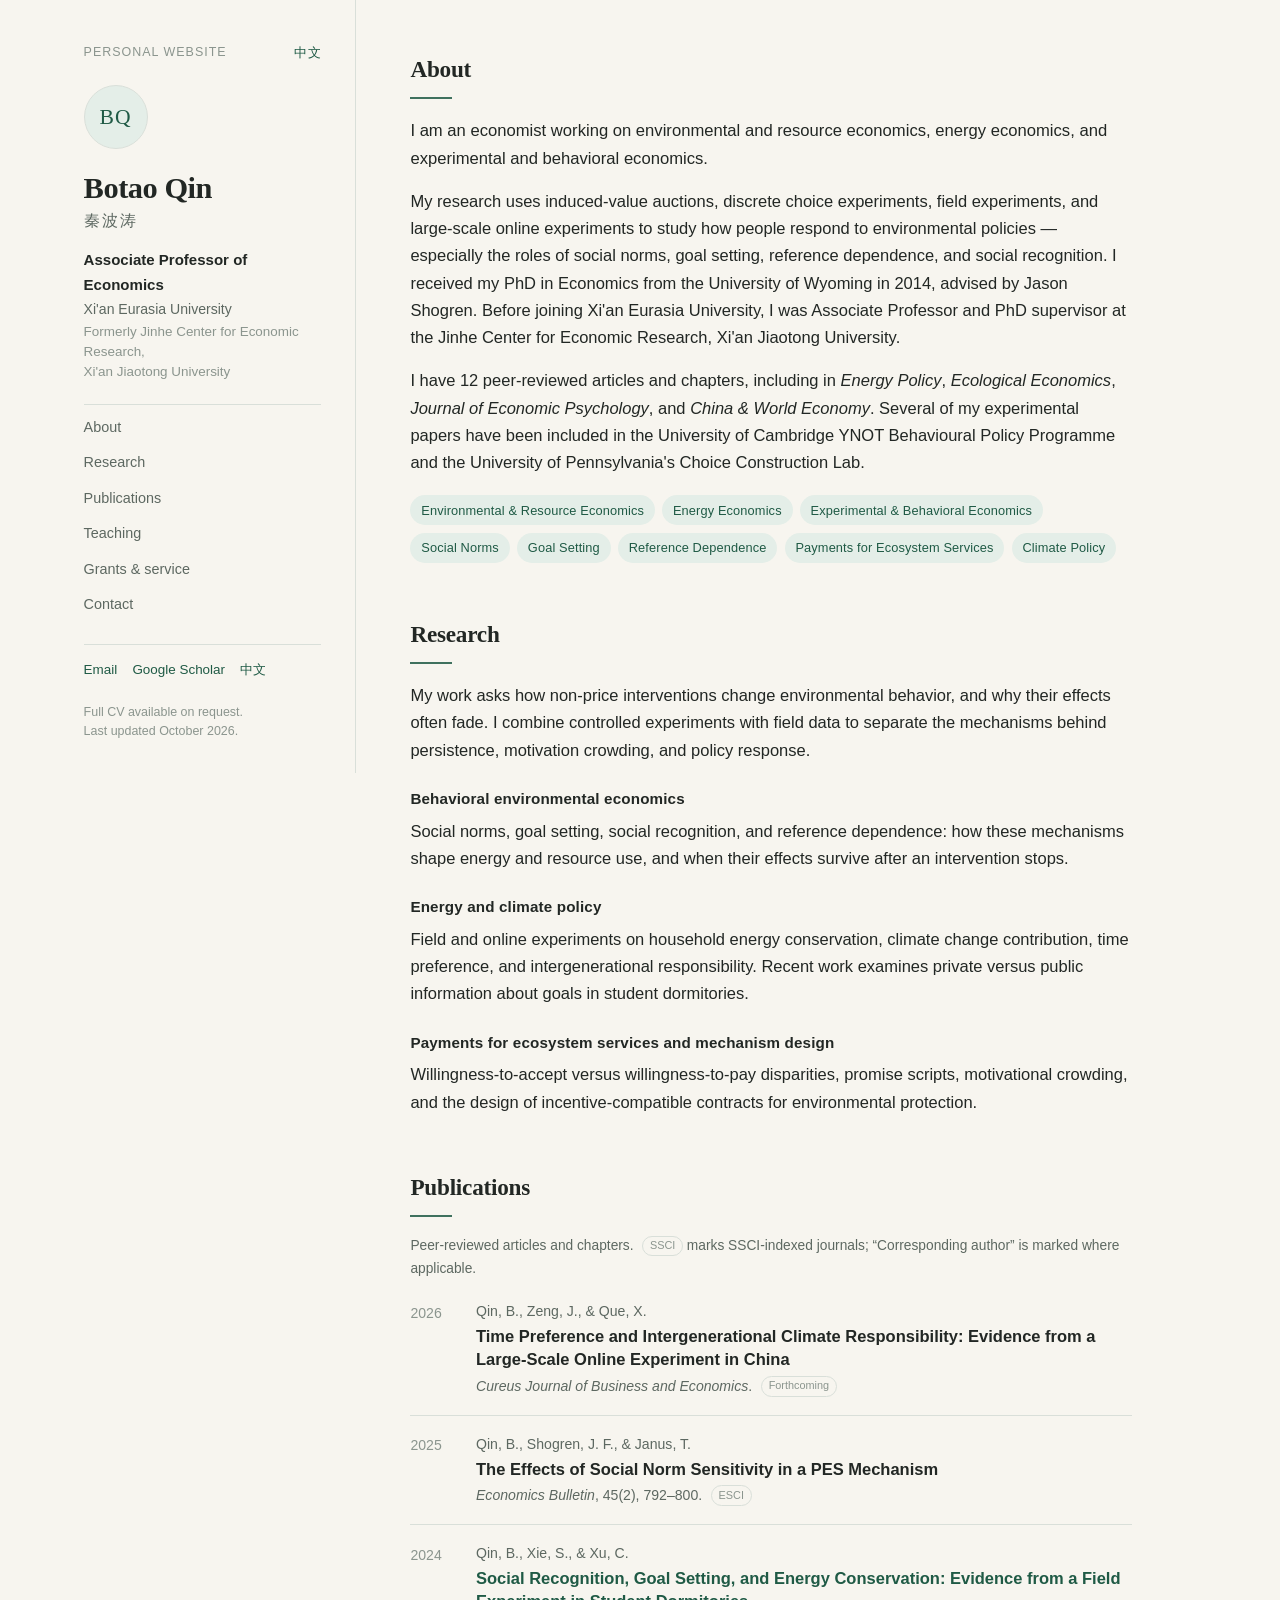
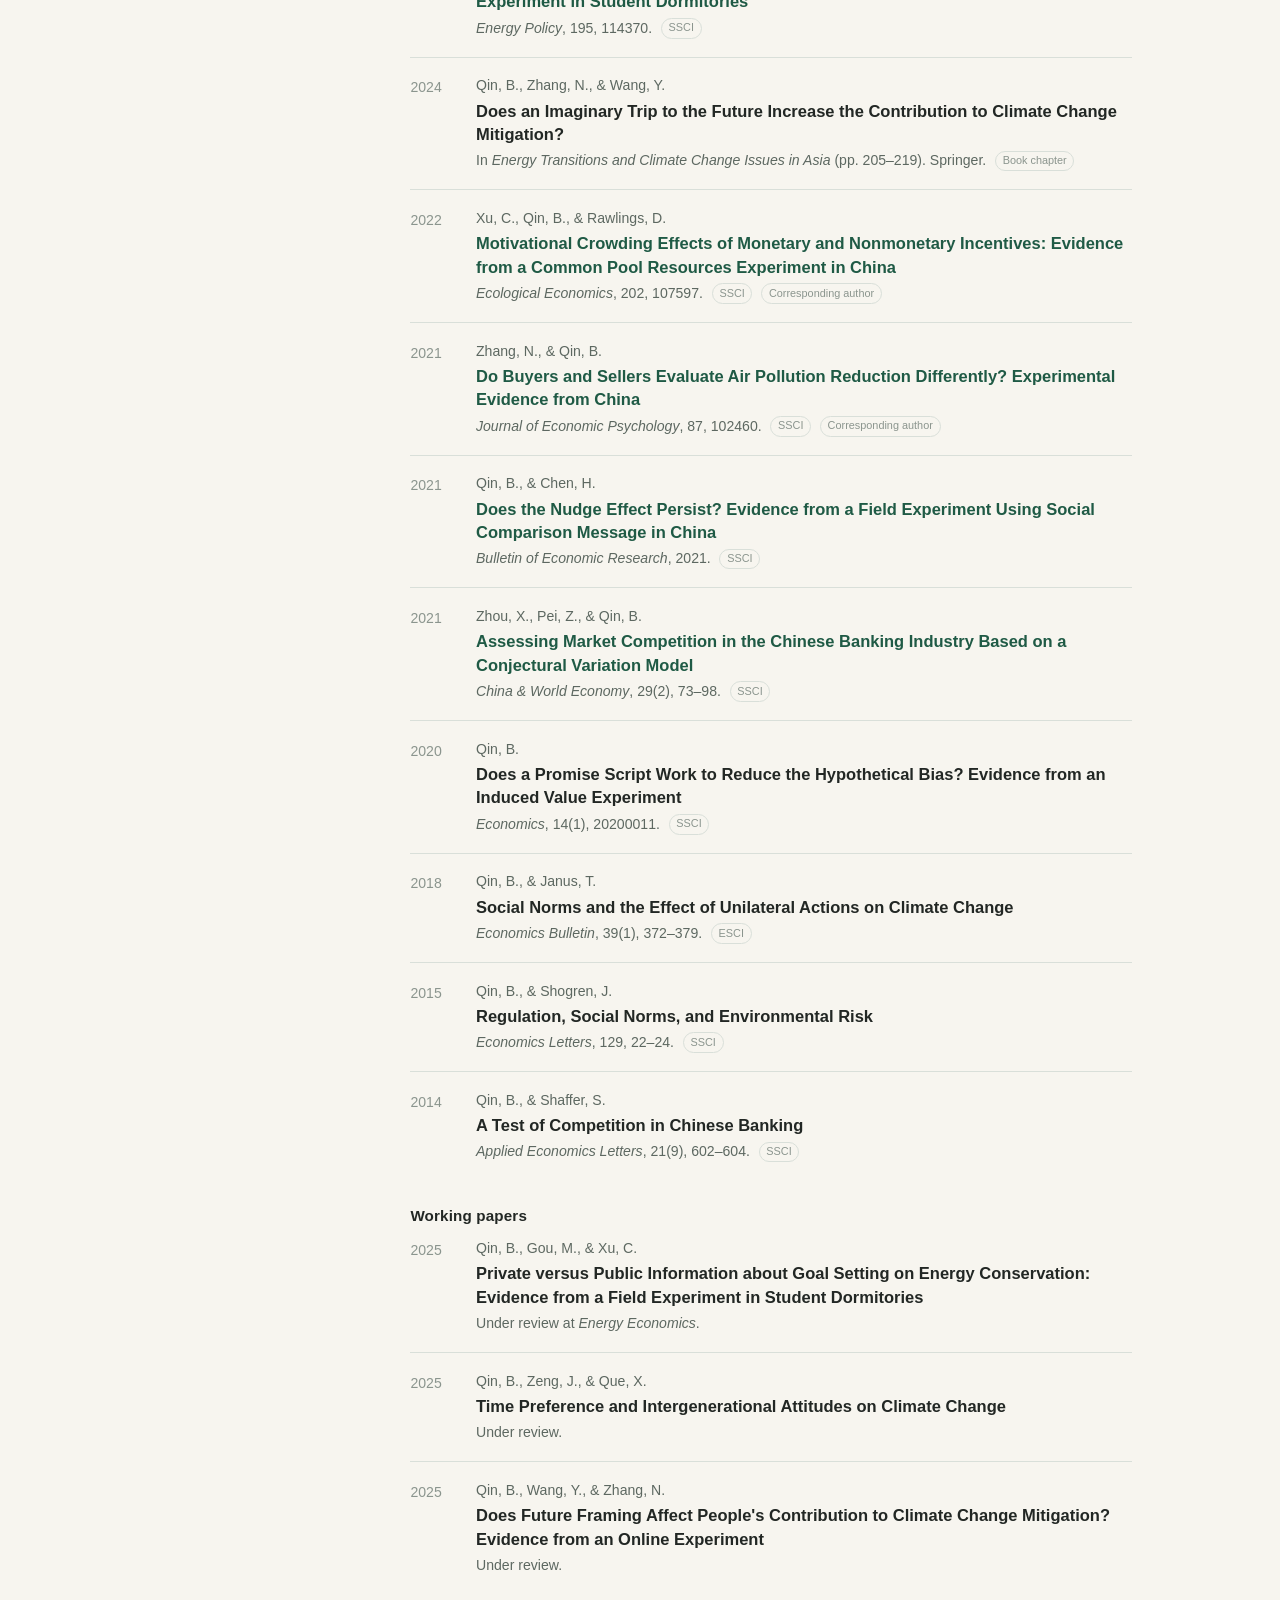
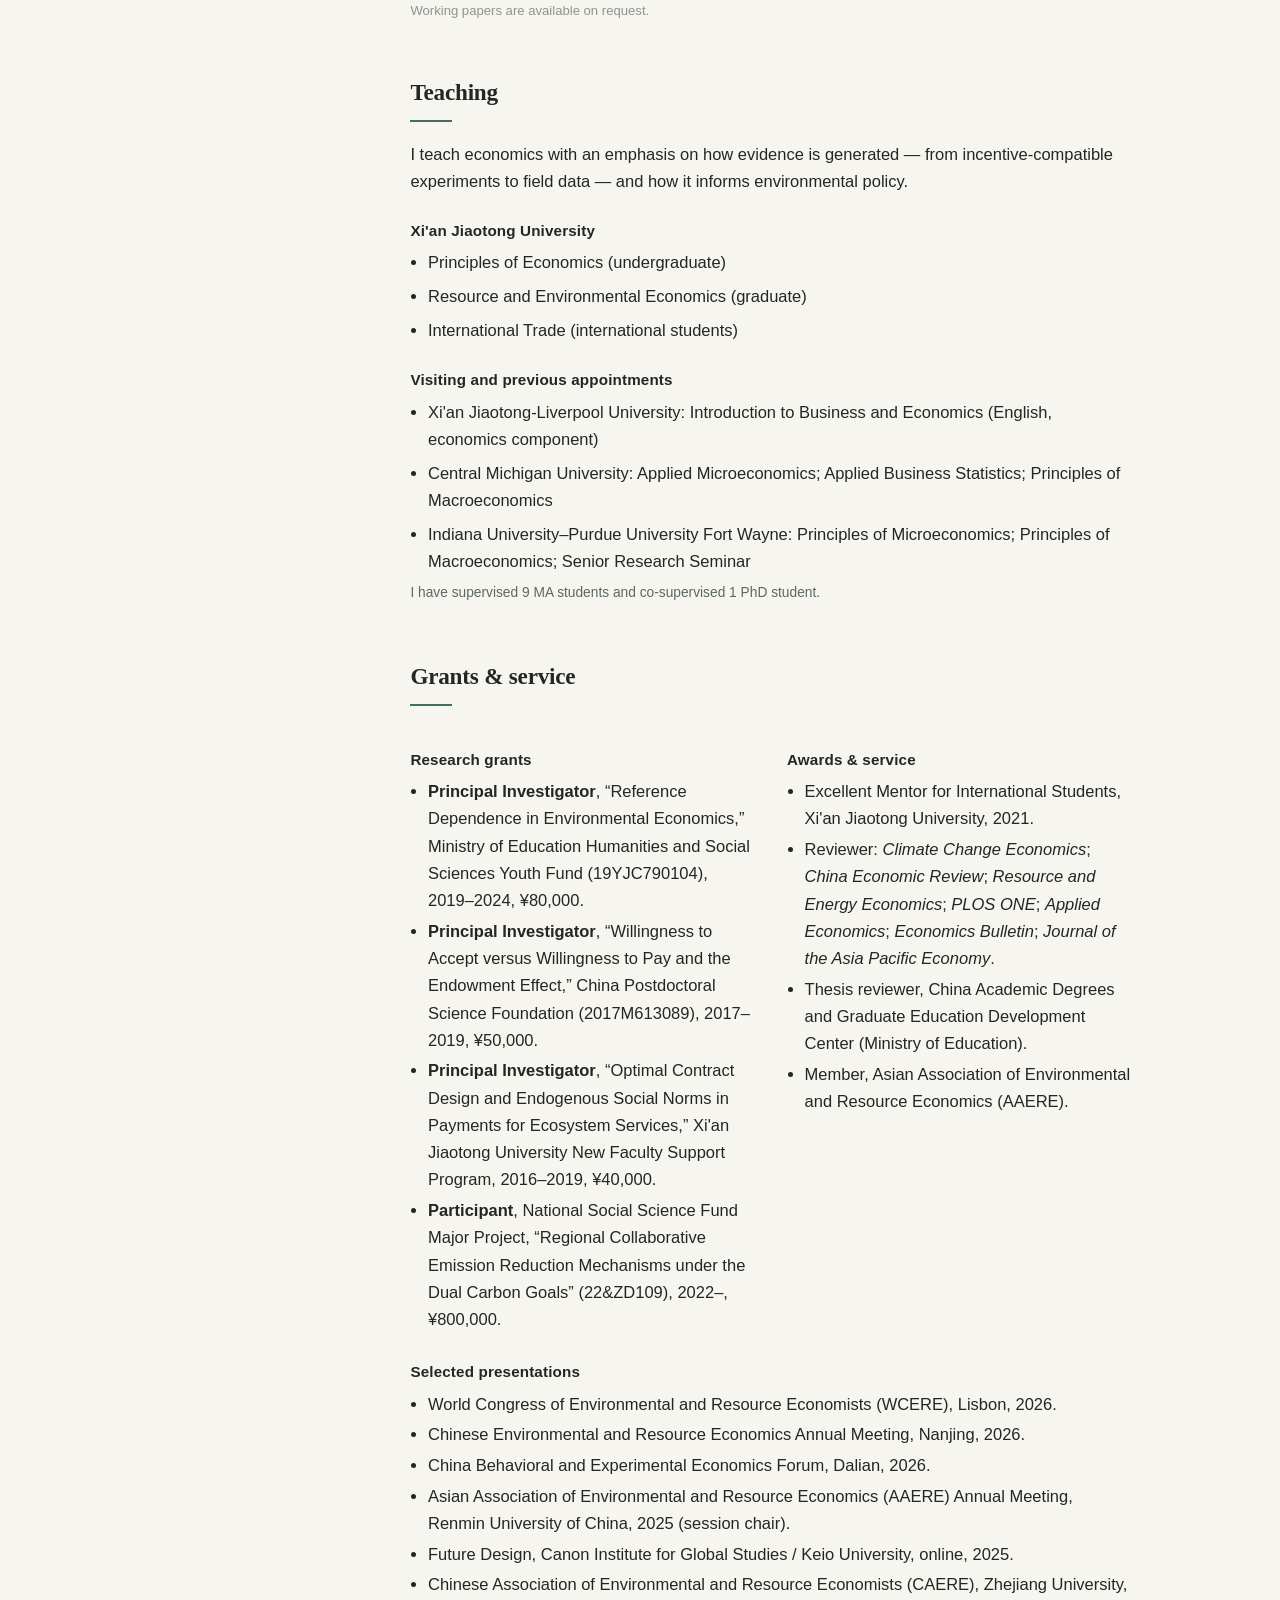
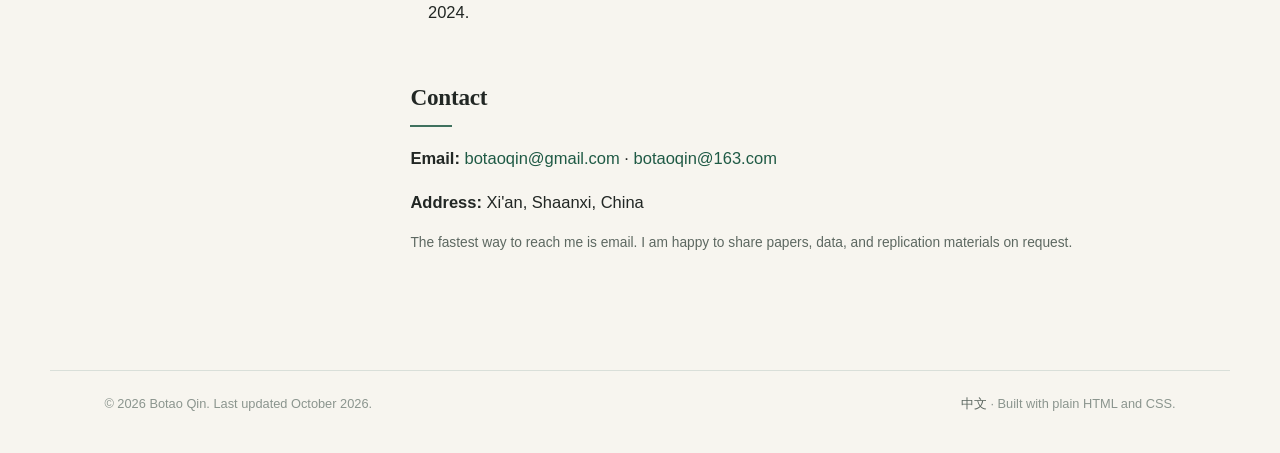
==== index.html @ 098eff1e "Add bilingual academic homepage" ====
<!doctype html>
<html lang="en">
<head>
  <meta charset="utf-8">
  <meta name="viewport" content="width=device-width, initial-scale=1">
  <title>Botao Qin | Environmental and Energy Economics</title>
  <meta name="description" content="Botao Qin is an economist at Xi'an Eurasia University working on environmental and resource economics, energy economics, and experimental and behavioral economics.">
  <meta name="theme-color" content="#1f5a45">
  <meta property="og:title" content="Botao Qin | Environmental and Energy Economics">
  <meta property="og:description" content="Environmental and resource economics, energy economics, and experimental and behavioral economics.">
  <meta property="og:type" content="website">
  <link rel="icon" href="favicon.svg" type="image/svg+xml">
  <link rel="stylesheet" href="styles.css">
</head>
<body>
  <a class="skip-link" href="#main">Skip to content</a>

  <div class="page">
    <aside class="sidebar">
      <div class="topline">
        <span>Personal website</span>
        <a href="zh.html" lang="zh-CN">中文</a>
      </div>

      <div class="monogram" aria-hidden="true">BQ</div>

      <div>
        <h1>Botao Qin</h1>
        <p class="cn" lang="zh-CN">秦波涛</p>
        <p class="role">Associate Professor of Economics</p>
        <p class="affil">Xi'an Eurasia University</p>
        <p class="affil muted">Formerly Jinhe Center for Economic Research,<br>Xi'an Jiaotong University</p>
      </div>

      <nav aria-label="Main navigation">
        <a href="#about">About</a>
        <a href="#research">Research</a>
        <a href="#publications">Publications</a>
        <a href="#teaching">Teaching</a>
        <a href="#grants">Grants &amp; service</a>
        <a href="#contact">Contact</a>
      </nav>

      <div class="side-links">
        <a href="mailto:botaoqin@gmail.com">Email</a>
        <a href="https://scholar.google.com/citations?view_op=search_authors&amp;mauthors=Botao+Qin" target="_blank" rel="noopener">Google Scholar</a>
        <a href="zh.html" lang="zh-CN">中文</a>
      </div>

      <p class="side-note">Full CV available on request.<br>Last updated October 2026.</p>
    </aside>

    <main id="main">
      <section id="about">
        <h2>About</h2>
        <p class="lead">I am an economist working on environmental and resource economics, energy economics, and experimental and behavioral economics.</p>
        <p>My research uses induced-value auctions, discrete choice experiments, field experiments, and large-scale online experiments to study how people respond to environmental policies — especially the roles of social norms, goal setting, reference dependence, and social recognition. I received my PhD in Economics from the University of Wyoming in 2014, advised by Jason Shogren. Before joining Xi'an Eurasia University, I was Associate Professor and PhD supervisor at the Jinhe Center for Economic Research, Xi'an Jiaotong University.</p>
        <p>I have 12 peer-reviewed articles and chapters, including in <em>Energy Policy</em>, <em>Ecological Economics</em>, <em>Journal of Economic Psychology</em>, and <em>China &amp; World Economy</em>. Several of my experimental papers have been included in the University of Cambridge YNOT Behavioural Policy Programme and the University of Pennsylvania's Choice Construction Lab.</p>

        <ul class="tags" aria-label="Research interests">
          <li>Environmental &amp; Resource Economics</li>
          <li>Energy Economics</li>
          <li>Experimental &amp; Behavioral Economics</li>
          <li>Social Norms</li>
          <li>Goal Setting</li>
          <li>Reference Dependence</li>
          <li>Payments for Ecosystem Services</li>
          <li>Climate Policy</li>
        </ul>
      </section>

      <section id="research">
        <h2>Research</h2>
        <p>My work asks how non-price interventions change environmental behavior, and why their effects often fade. I combine controlled experiments with field data to separate the mechanisms behind persistence, motivation crowding, and policy response.</p>

        <h3>Behavioral environmental economics</h3>
        <p>Social norms, goal setting, social recognition, and reference dependence: how these mechanisms shape energy and resource use, and when their effects survive after an intervention stops.</p>

        <h3>Energy and climate policy</h3>
        <p>Field and online experiments on household energy conservation, climate change contribution, time preference, and intergenerational responsibility. Recent work examines private versus public information about goals in student dormitories.</p>

        <h3>Payments for ecosystem services and mechanism design</h3>
        <p>Willingness-to-accept versus willingness-to-pay disparities, promise scripts, motivational crowding, and the design of incentive-compatible contracts for environmental protection.</p>
      </section>

      <section id="publications">
        <h2>Publications</h2>
        <p class="small muted">Peer-reviewed articles and chapters. <span class="badge">SSCI</span> marks SSCI-indexed journals; “Corresponding author” is marked where applicable.</p>

        <ol class="pub-list">
          <li class="pub">
            <span class="year">2026</span>
            <div>
              <p class="authors">Qin, B., Zeng, J., &amp; Que, X.</p>
              <p class="title">Time Preference and Intergenerational Climate Responsibility: Evidence from a Large-Scale Online Experiment in China</p>
              <p class="venue"><em>Cureus Journal of Business and Economics</em>. <span class="badge">Forthcoming</span></p>
            </div>
          </li>

          <li class="pub">
            <span class="year">2025</span>
            <div>
              <p class="authors">Qin, B., Shogren, J. F., &amp; Janus, T.</p>
              <p class="title">The Effects of Social Norm Sensitivity in a PES Mechanism</p>
              <p class="venue"><em>Economics Bulletin</em>, 45(2), 792–800. <span class="badge">ESCI</span></p>
            </div>
          </li>

          <li class="pub">
            <span class="year">2024</span>
            <div>
              <p class="authors">Qin, B., Xie, S., &amp; Xu, C.</p>
              <p class="title"><a href="https://doi.org/10.1016/j.enpol.2024.114370" target="_blank" rel="noopener">Social Recognition, Goal Setting, and Energy Conservation: Evidence from a Field Experiment in Student Dormitories</a></p>
              <p class="venue"><em>Energy Policy</em>, 195, 114370. <span class="badge">SSCI</span></p>
            </div>
          </li>

          <li class="pub">
            <span class="year">2024</span>
            <div>
              <p class="authors">Qin, B., Zhang, N., &amp; Wang, Y.</p>
              <p class="title">Does an Imaginary Trip to the Future Increase the Contribution to Climate Change Mitigation?</p>
              <p class="venue">In <em>Energy Transitions and Climate Change Issues in Asia</em> (pp. 205–219). Springer. <span class="badge">Book chapter</span></p>
            </div>
          </li>

          <li class="pub">
            <span class="year">2022</span>
            <div>
              <p class="authors">Xu, C., Qin, B., &amp; Rawlings, D.</p>
              <p class="title"><a href="https://doi.org/10.1016/j.ecolecon.2022.107597" target="_blank" rel="noopener">Motivational Crowding Effects of Monetary and Nonmonetary Incentives: Evidence from a Common Pool Resources Experiment in China</a></p>
              <p class="venue"><em>Ecological Economics</em>, 202, 107597. <span class="badge">SSCI</span> <span class="badge">Corresponding author</span></p>
            </div>
          </li>

          <li class="pub">
            <span class="year">2021</span>
            <div>
              <p class="authors">Zhang, N., &amp; Qin, B.</p>
              <p class="title"><a href="https://doi.org/10.1016/j.joep.2021.102460" target="_blank" rel="noopener">Do Buyers and Sellers Evaluate Air Pollution Reduction Differently? Experimental Evidence from China</a></p>
              <p class="venue"><em>Journal of Economic Psychology</em>, 87, 102460. <span class="badge">SSCI</span> <span class="badge">Corresponding author</span></p>
            </div>
          </li>

          <li class="pub">
            <span class="year">2021</span>
            <div>
              <p class="authors">Qin, B., &amp; Chen, H.</p>
              <p class="title"><a href="https://doi.org/10.1111/boer.12313" target="_blank" rel="noopener">Does the Nudge Effect Persist? Evidence from a Field Experiment Using Social Comparison Message in China</a></p>
              <p class="venue"><em>Bulletin of Economic Research</em>, 2021. <span class="badge">SSCI</span></p>
            </div>
          </li>

          <li class="pub">
            <span class="year">2021</span>
            <div>
              <p class="authors">Zhou, X., Pei, Z., &amp; Qin, B.</p>
              <p class="title"><a href="https://doi.org/10.1111/cwe.12371" target="_blank" rel="noopener">Assessing Market Competition in the Chinese Banking Industry Based on a Conjectural Variation Model</a></p>
              <p class="venue"><em>China &amp; World Economy</em>, 29(2), 73–98. <span class="badge">SSCI</span></p>
            </div>
          </li>

          <li class="pub">
            <span class="year">2020</span>
            <div>
              <p class="authors">Qin, B.</p>
              <p class="title">Does a Promise Script Work to Reduce the Hypothetical Bias? Evidence from an Induced Value Experiment</p>
              <p class="venue"><em>Economics</em>, 14(1), 20200011. <span class="badge">SSCI</span></p>
            </div>
          </li>

          <li class="pub">
            <span class="year">2018</span>
            <div>
              <p class="authors">Qin, B., &amp; Janus, T.</p>
              <p class="title">Social Norms and the Effect of Unilateral Actions on Climate Change</p>
              <p class="venue"><em>Economics Bulletin</em>, 39(1), 372–379. <span class="badge">ESCI</span></p>
            </div>
          </li>

          <li class="pub">
            <span class="year">2015</span>
            <div>
              <p class="authors">Qin, B., &amp; Shogren, J.</p>
              <p class="title">Regulation, Social Norms, and Environmental Risk</p>
              <p class="venue"><em>Economics Letters</em>, 129, 22–24. <span class="badge">SSCI</span></p>
            </div>
          </li>

          <li class="pub">
            <span class="year">2014</span>
            <div>
              <p class="authors">Qin, B., &amp; Shaffer, S.</p>
              <p class="title">A Test of Competition in Chinese Banking</p>
              <p class="venue"><em>Applied Economics Letters</em>, 21(9), 602–604. <span class="badge">SSCI</span></p>
            </div>
          </li>
        </ol>

        <h3>Working papers</h3>
        <ol class="pub-list">
          <li class="pub">
            <span class="year">2025</span>
            <div>
              <p class="authors">Qin, B., Gou, M., &amp; Xu, C.</p>
              <p class="title">Private versus Public Information about Goal Setting on Energy Conservation: Evidence from a Field Experiment in Student Dormitories</p>
              <p class="venue">Under review at <em>Energy Economics</em>.</p>
            </div>
          </li>
          <li class="pub">
            <span class="year">2025</span>
            <div>
              <p class="authors">Qin, B., Zeng, J., &amp; Que, X.</p>
              <p class="title">Time Preference and Intergenerational Attitudes on Climate Change</p>
              <p class="venue">Under review.</p>
            </div>
          </li>
          <li class="pub">
            <span class="year">2025</span>
            <div>
              <p class="authors">Qin, B., Wang, Y., &amp; Zhang, N.</p>
              <p class="title">Does Future Framing Affect People's Contribution to Climate Change Mitigation? Evidence from an Online Experiment</p>
              <p class="venue">Under review.</p>
            </div>
          </li>
        </ol>
        <p class="note">Working papers are available on request.</p>
      </section>

      <section id="teaching">
        <h2>Teaching</h2>
        <p>I teach economics with an emphasis on how evidence is generated — from incentive-compatible experiments to field data — and how it informs environmental policy.</p>

        <h3>Xi'an Jiaotong University</h3>
        <ul class="list">
          <li>Principles of Economics (undergraduate)</li>
          <li>Resource and Environmental Economics (graduate)</li>
          <li>International Trade (international students)</li>
        </ul>

        <h3>Visiting and previous appointments</h3>
        <ul class="list">
          <li>Xi'an Jiaotong-Liverpool University: Introduction to Business and Economics (English, economics component)</li>
          <li>Central Michigan University: Applied Microeconomics; Applied Business Statistics; Principles of Macroeconomics</li>
          <li>Indiana University–Purdue University Fort Wayne: Principles of Microeconomics; Principles of Macroeconomics; Senior Research Seminar</li>
        </ul>

        <p class="small muted">I have supervised 9 MA students and co-supervised 1 PhD student.</p>
      </section>

      <section id="grants">
        <h2>Grants &amp; service</h2>

        <div class="two-col">
          <div>
            <h3>Research grants</h3>
            <ul class="list tight">
              <li><strong>Principal Investigator</strong>, “Reference Dependence in Environmental Economics,” Ministry of Education Humanities and Social Sciences Youth Fund (19YJC790104), 2019–2024, ¥80,000.</li>
              <li><strong>Principal Investigator</strong>, “Willingness to Accept versus Willingness to Pay and the Endowment Effect,” China Postdoctoral Science Foundation (2017M613089), 2017–2019, ¥50,000.</li>
              <li><strong>Principal Investigator</strong>, “Optimal Contract Design and Endogenous Social Norms in Payments for Ecosystem Services,” Xi'an Jiaotong University New Faculty Support Program, 2016–2019, ¥40,000.</li>
              <li><strong>Participant</strong>, National Social Science Fund Major Project, “Regional Collaborative Emission Reduction Mechanisms under the Dual Carbon Goals” (22&amp;ZD109), 2022–, ¥800,000.</li>
            </ul>
          </div>

          <div>
            <h3>Awards &amp; service</h3>
            <ul class="list tight">
              <li>Excellent Mentor for International Students, Xi'an Jiaotong University, 2021.</li>
              <li>Reviewer: <em>Climate Change Economics</em>; <em>China Economic Review</em>; <em>Resource and Energy Economics</em>; <em>PLOS ONE</em>; <em>Applied Economics</em>; <em>Economics Bulletin</em>; <em>Journal of the Asia Pacific Economy</em>.</li>
              <li>Thesis reviewer, China Academic Degrees and Graduate Education Development Center (Ministry of Education).</li>
              <li>Member, Asian Association of Environmental and Resource Economics (AAERE).</li>
            </ul>
          </div>
        </div>

        <h3>Selected presentations</h3>
        <ul class="list tight">
          <li>World Congress of Environmental and Resource Economists (WCERE), Lisbon, 2026.</li>
          <li>Chinese Environmental and Resource Economics Annual Meeting, Nanjing, 2026.</li>
          <li>China Behavioral and Experimental Economics Forum, Dalian, 2026.</li>
          <li>Asian Association of Environmental and Resource Economics (AAERE) Annual Meeting, Renmin University of China, 2025 (session chair).</li>
          <li>Future Design, Canon Institute for Global Studies / Keio University, online, 2025.</li>
          <li>Chinese Association of Environmental and Resource Economists (CAERE), Zhejiang University, 2024.</li>
        </ul>
      </section>

      <section id="contact">
        <h2>Contact</h2>
        <p><strong>Email:</strong> <a href="mailto:botaoqin@gmail.com">botaoqin@gmail.com</a> · <a href="mailto:botaoqin@163.com">botaoqin@163.com</a></p>
        <p><strong>Address:</strong> Xi'an, Shaanxi, China</p>
        <p class="small muted">The fastest way to reach me is email. I am happy to share papers, data, and replication materials on request.</p>
      </section>
    </main>
  </div>

  <footer>
    <span>© 2026 Botao Qin. Last updated October 2026.</span>
    <span class="no-print"><a href="zh.html" lang="zh-CN">中文</a> · Built with plain HTML and CSS.</span>
  </footer>
</body>
</html>
---- styles.css ----
/* Botao Qin — personal academic website
   Plain HTML/CSS. No external fonts, no JavaScript, no trackers. */

:root {
  --bg: #f7f5ef;
  --surface: #fffdf8;
  --ink: #222724;
  --muted: #5d6861;
  --faint: #8b958e;
  --accent: #1f5a45;
  --accent-2: #2f7a5e;
  --accent-soft: #e4eee8;
  --line: #d9dfd9;
  --serif: "Iowan Old Style", "Palatino Linotype", Palatino, "Book Antiqua", Georgia, "Songti SC", "Noto Serif CJK SC", serif;
  --sans: -apple-system, BlinkMacSystemFont, "Segoe UI", Roboto, "Helvetica Neue", Arial, "PingFang SC", "Hiragino Sans GB", "Microsoft YaHei", sans-serif;
  --max: 1180px;
  --side: 306px;
}

@media (prefers-color-scheme: dark) {
  :root {
    --bg: #141816;
    --surface: #1b211e;
    --ink: #e9ede9;
    --muted: #b3bdb6;
    --faint: #8a958d;
    --accent: #8fc9ae;
    --accent-2: #a8d8c1;
    --accent-soft: #23342c;
    --line: #2e3a33;
  }
}

* { box-sizing: border-box; }

html { scroll-behavior: smooth; }

body {
  margin: 0;
  background: var(--bg);
  color: var(--ink);
  font-family: var(--sans);
  font-size: 16.5px;
  line-height: 1.65;
  -webkit-font-smoothing: antialiased;
  text-rendering: optimizeLegibility;
  overflow-wrap: break-word;
}

a {
  color: var(--accent);
  text-decoration: none;
  text-underline-offset: 3px;
}

a:hover { text-decoration: underline; }

a:focus-visible {
  outline: 2px solid var(--accent);
  outline-offset: 3px;
  border-radius: 2px;
}

.skip-link {
  position: absolute;
  left: -999px;
  top: 0;
  background: var(--accent);
  color: var(--surface);
  padding: .6rem .9rem;
  z-index: 10;
}

.skip-link:focus { left: .75rem; top: .75rem; }

.page {
  max-width: var(--max);
  margin: 0 auto;
  display: grid;
  grid-template-columns: var(--side) minmax(0, 1fr);
}

/* ---------- sidebar ---------- */

.sidebar {
  position: sticky;
  top: 0;
  align-self: start;
  max-height: 100vh;
  overflow-y: auto;
  padding: 2.6rem 2.1rem 2rem;
  border-right: 1px solid var(--line);
  display: flex;
  flex-direction: column;
  gap: 1.35rem;
}

.topline {
  display: flex;
  justify-content: space-between;
  align-items: center;
  font-size: .78rem;
  letter-spacing: .08em;
  text-transform: uppercase;
  color: var(--faint);
}

.topline a {
  color: var(--accent);
  letter-spacing: .04em;
  text-transform: none;
  font-size: .84rem;
}

.monogram {
  width: 64px;
  height: 64px;
  border-radius: 50%;
  display: grid;
  place-items: center;
  background: var(--accent-soft);
  color: var(--accent);
  border: 1px solid var(--line);
  font-family: var(--serif);
  font-size: 1.35rem;
  letter-spacing: .05em;
  user-select: none;
}

h1 {
  font-family: var(--serif);
  font-size: 1.9rem;
  line-height: 1.12;
  letter-spacing: -.015em;
  margin: 0;
}

.cn {
  margin: .15rem 0 0;
  color: var(--muted);
  font-size: 1.02rem;
  letter-spacing: .14em;
}

.role {
  margin: .85rem 0 0;
  font-weight: 600;
  font-size: .94rem;
}

.affil {
  margin: .1rem 0 0;
  color: var(--muted);
  font-size: .88rem;
  line-height: 1.5;
}

.affil.muted { color: var(--faint); font-size: .84rem; }

nav {
  display: flex;
  flex-direction: column;
  gap: .1rem;
  padding-top: .35rem;
  border-top: 1px solid var(--line);
}

nav a {
  color: var(--muted);
  font-size: .9rem;
  padding: .32rem 0;
}

nav a:hover { color: var(--accent); text-decoration: none; }

.side-links {
  margin-top: auto;
  display: flex;
  flex-wrap: wrap;
  gap: .45rem .95rem;
  font-size: .84rem;
  padding-top: .9rem;
  border-top: 1px solid var(--line);
}

.side-note {
  margin: 0;
  color: var(--faint);
  font-size: .78rem;
  line-height: 1.5;
}

/* ---------- main ---------- */

main {
  padding: 3.1rem 3.4rem 4rem;
  max-width: 830px;
  min-width: 0;
}

section {
  margin: 0 0 3.25rem;
  scroll-margin-top: 1.5rem;
}

h2 {
  font-family: var(--serif);
  font-size: 1.45rem;
  letter-spacing: -.01em;
  margin: 0 0 1.15rem;
}

h2::after {
  content: "";
  display: block;
  width: 42px;
  height: 2px;
  background: var(--accent);
  margin-top: .55rem;
  opacity: .85;
}

h3 {
  font-size: .95rem;
  margin: 1.4rem 0 .4rem;
  letter-spacing: .01em;
}

p { margin: 0 0 1rem; }

.lead { font-size: 1.04rem; }

.muted { color: var(--muted); }

.small { font-size: .86rem; }

.tags {
  display: flex;
  flex-wrap: wrap;
  gap: .45rem;
  padding: 0;
  list-style: none;
  margin: 1.2rem 0 0;
}

.tags li {
  background: var(--accent-soft);
  color: var(--accent);
  padding: .28rem .68rem;
  border-radius: 999px;
  font-size: .8rem;
  letter-spacing: .01em;
}

/* ---------- publications ---------- */

.pub-list {
  list-style: none;
  padding: 0;
  margin: 0;
}

.pub {
  display: grid;
  grid-template-columns: 3.1rem minmax(0, 1fr);
  gap: 1rem;
  padding: 1.05rem 0;
  border-top: 1px solid var(--line);
}

.pub:first-child { border-top: 0; padding-top: .2rem; }

.pub .year {
  color: var(--faint);
  font-variant-numeric: tabular-nums;
  font-size: .88rem;
  padding-top: .12rem;
}

.pub .authors {
  margin: 0;
  font-size: .88rem;
  color: var(--muted);
}

.pub .title {
  margin: .12rem 0 .18rem;
  font-weight: 600;
  line-height: 1.42;
}

.pub .venue {
  margin: 0;
  font-size: .88rem;
  color: var(--muted);
}

.badge {
  display: inline-block;
  margin-left: .3rem;
  padding: .02rem .42rem;
  border: 1px solid var(--line);
  border-radius: 999px;
  font-size: .68rem;
  color: var(--faint);
  vertical-align: .12em;
  white-space: nowrap;
}

.note {
  font-size: .82rem;
  color: var(--faint);
  margin-top: .35rem;
}

/* ---------- lists / CV blocks ---------- */

.two-col {
  display: grid;
  grid-template-columns: 1fr 1fr;
  gap: 2rem;
}

.list {
  padding-left: 1.1rem;
  margin: 0;
}

.list li { margin: .42rem 0; }

.list.tight li { margin: .22rem 0; }

.kv { margin: 0; }

.kv dt {
  font-weight: 600;
  font-size: .9rem;
  margin-top: .75rem;
}

.kv dd {
  margin: .1rem 0 0;
  color: var(--muted);
  font-size: .9rem;
}

/* ---------- footer ---------- */

footer {
  max-width: var(--max);
  margin: 0 auto;
  padding: 1.35rem 3.4rem 2.4rem;
  border-top: 1px solid var(--line);
  color: var(--faint);
  font-size: .8rem;
  display: flex;
  justify-content: space-between;
  gap: 1rem;
  flex-wrap: wrap;
}

footer a { color: var(--muted); }

/* ---------- responsive ---------- */

@media (max-width: 900px) {
  .page { grid-template-columns: minmax(0, 1fr); }

  .sidebar {
    position: static;
    max-height: none;
    overflow: visible;
    border-right: 0;
    border-bottom: 1px solid var(--line);
    padding: 2rem 1.5rem 1.5rem;
    gap: 1.05rem;
    min-width: 0;
  }

  .monogram { width: 54px; height: 54px; font-size: 1.15rem; }

  h1 { font-size: 1.7rem; }

  nav {
    flex-direction: row;
    flex-wrap: wrap;
    gap: .2rem 1.1rem;
    padding-top: .55rem;
  }

  .side-links { margin-top: .2rem; }

  main { padding: 2.1rem 1.5rem 3rem; }

  footer { padding: 1.2rem 1.5rem 2rem; }

  .two-col { grid-template-columns: 1fr; gap: 1.2rem; }
}

@media (max-width: 520px) {
  body { font-size: 16px; }
  .pub { grid-template-columns: 2.5rem minmax(0, 1fr); gap: .7rem; }
  .topline { font-size: .72rem; }
}

@media (prefers-reduced-motion: reduce) {
  html { scroll-behavior: auto; }
}

/* ---------- print ---------- */

@media print {
  body {
    background: #fff;
    color: #000;
    font-size: 10.8pt;
  }

  .page { display: block; max-width: none; }

  .sidebar {
    position: static;
    max-height: none;
    overflow: visible;
    border: 0;
    padding: 0 0 1rem;
  }

  .topline, nav, .side-links, footer .no-print { display: none; }

  main { padding: 0; max-width: none; }

  a { color: #000; text-decoration: none; }

  section { break-inside: avoid; }

  .tags li { border: 1px solid #999; background: none; color: #000; }
}
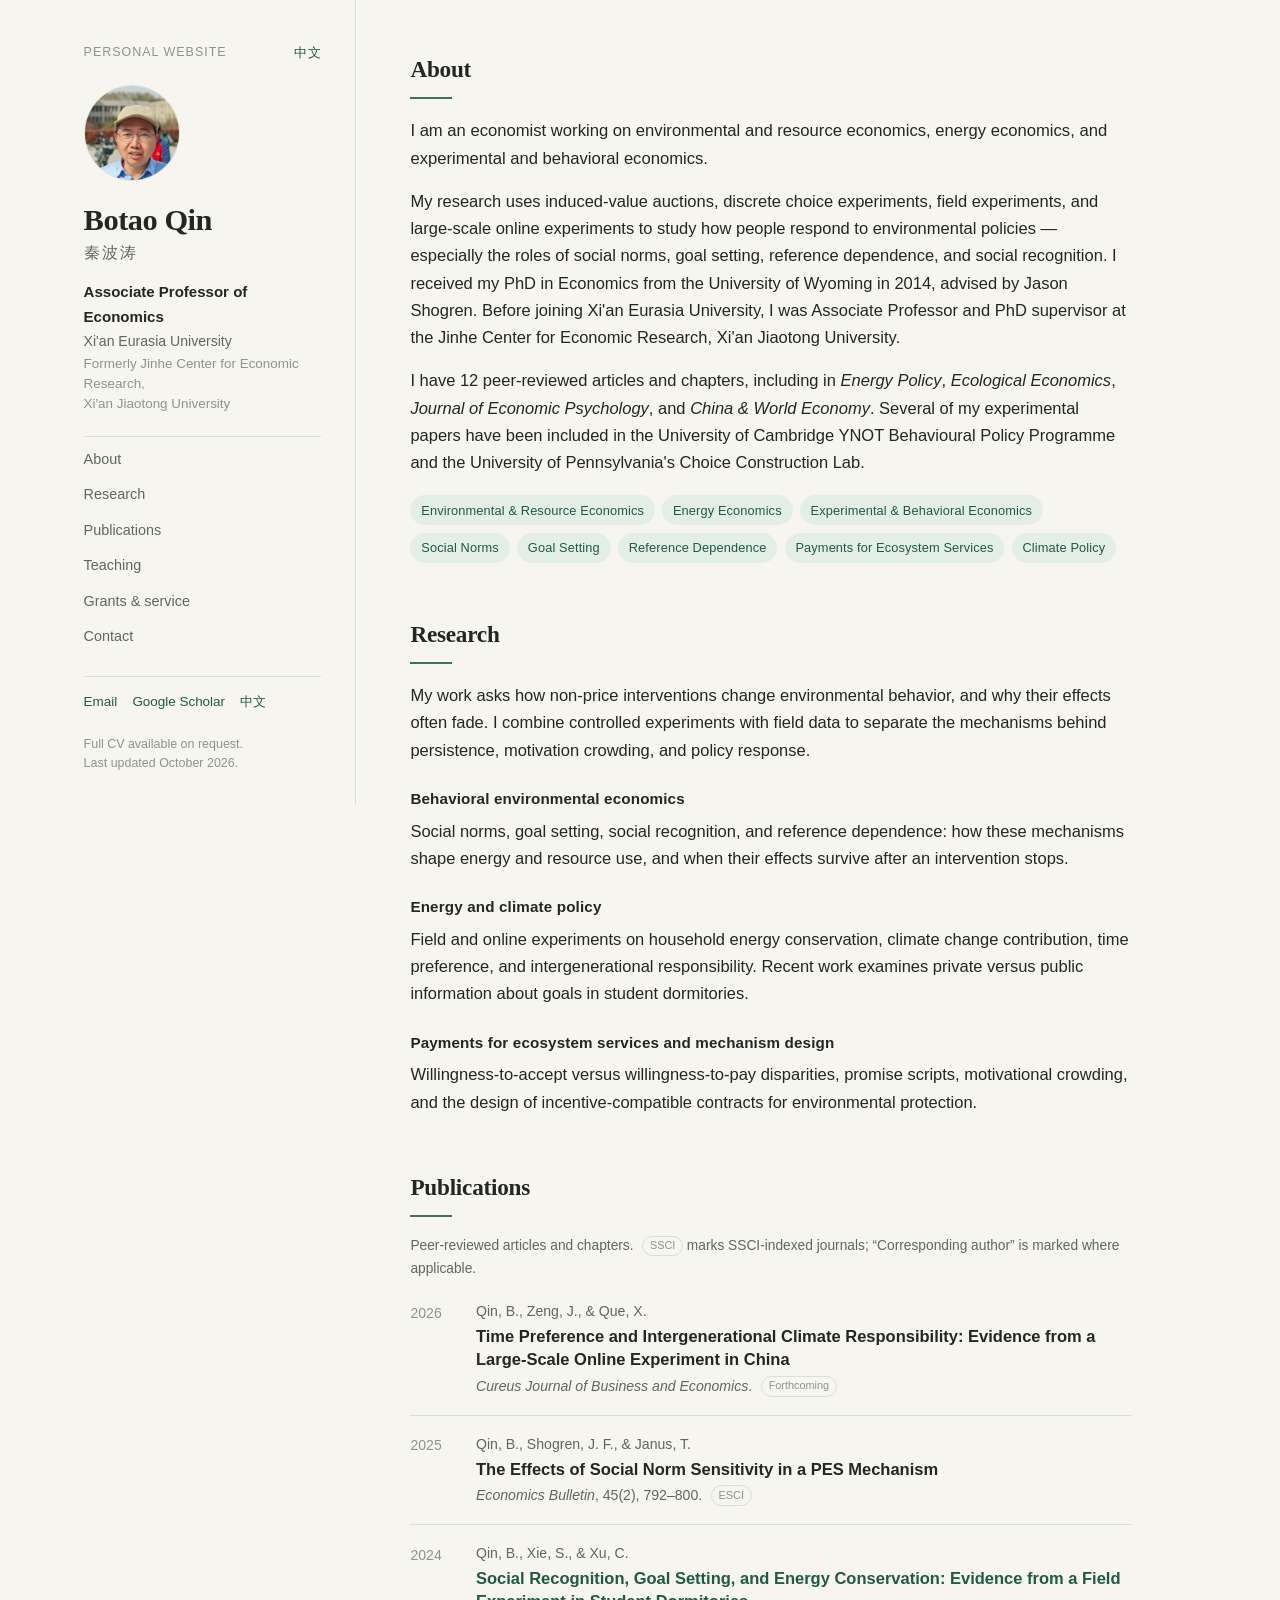
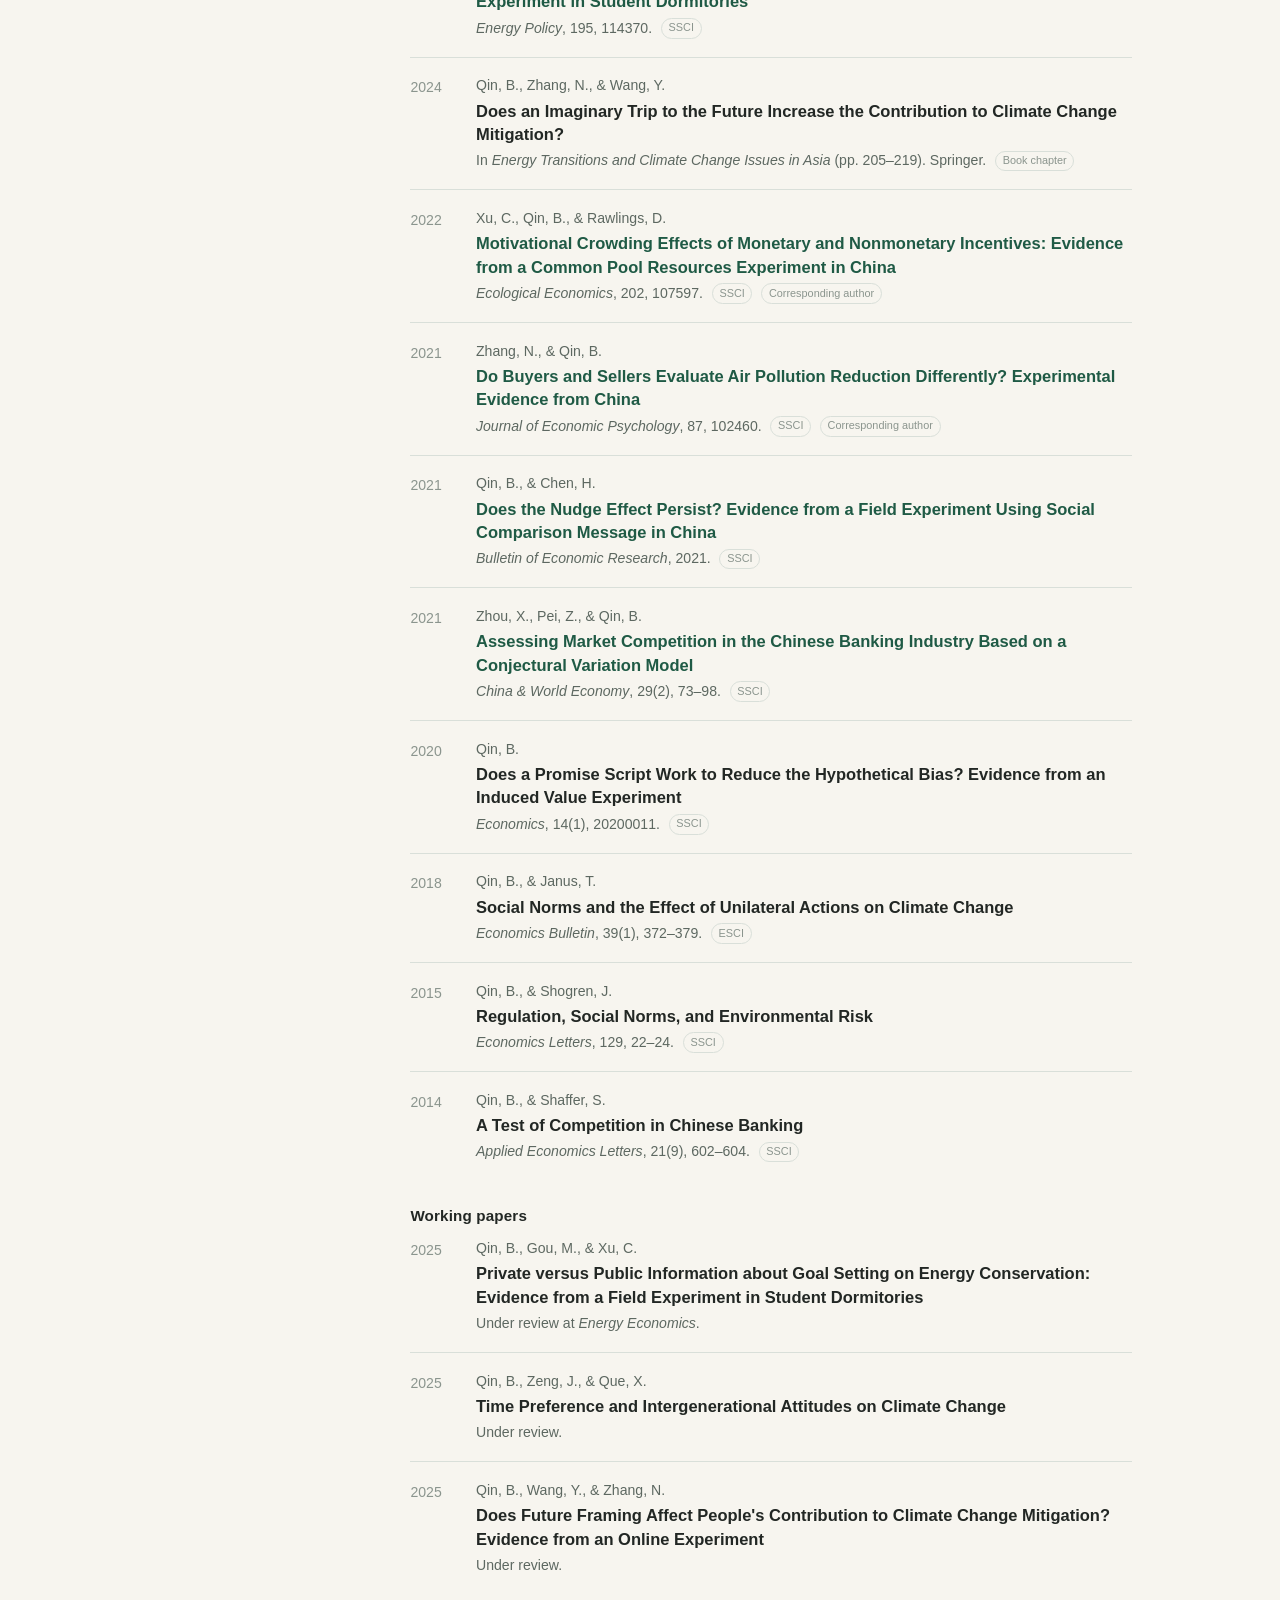
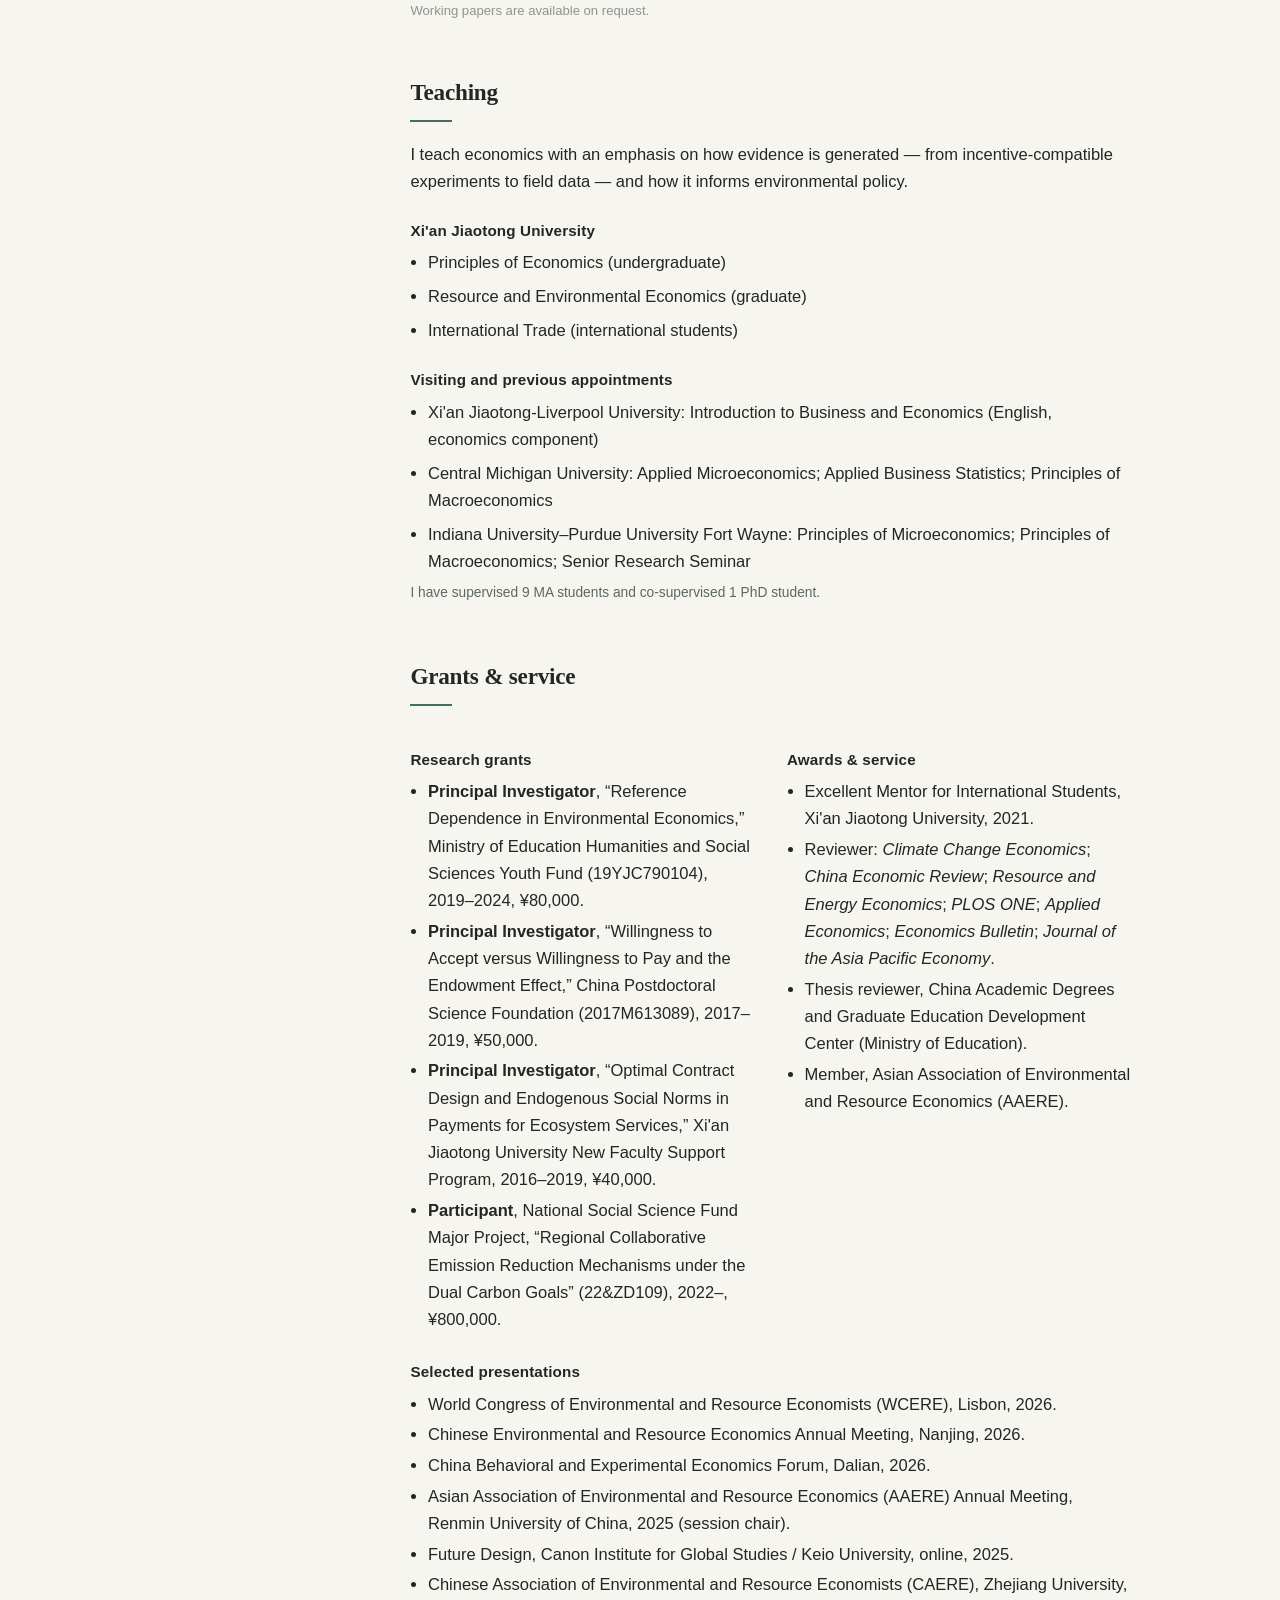
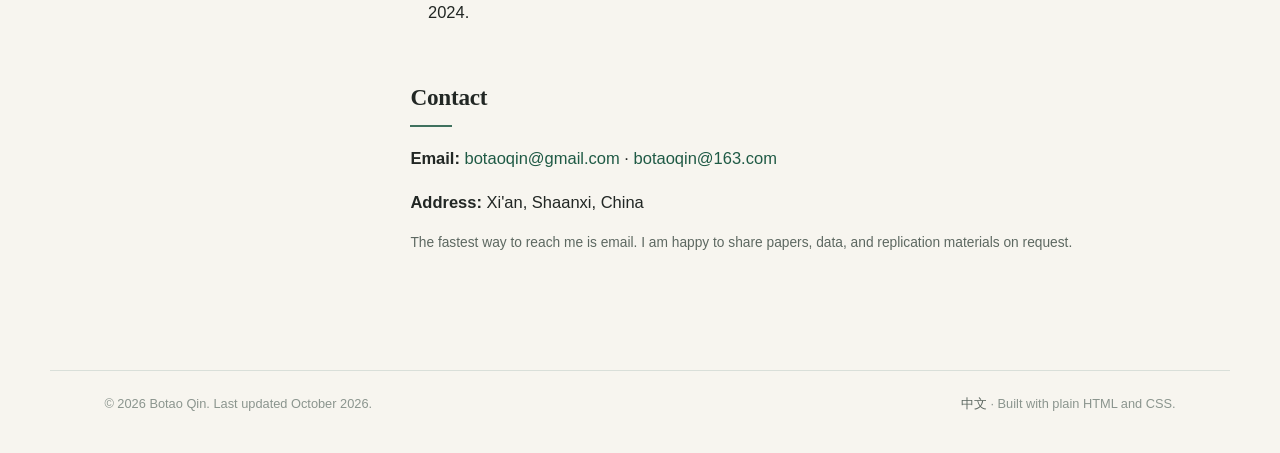
==== commit 2cf8777a: "Add portrait to sidebar" ====
--- a/index.html
+++ b/index.html
@@ -9,6 +9,8 @@
   <meta property="og:title" content="Botao Qin | Environmental and Energy Economics">
   <meta property="og:description" content="Environmental and resource economics, energy economics, and experimental and behavioral economics.">
   <meta property="og:type" content="website">
+  <meta property="og:image" content="https://botaoqin.github.io/assets/photo.jpg">
+  <meta property="og:image:alt" content="Botao Qin">
   <link rel="icon" href="favicon.svg" type="image/svg+xml">
   <link rel="stylesheet" href="styles.css">
 </head>
@@ -22,7 +24,7 @@
         <a href="zh.html" lang="zh-CN">中文</a>
       </div>
 
-      <div class="monogram" aria-hidden="true">BQ</div>
+      <img class="monogram" src="assets/photo.jpg" alt="Botao Qin" width="96" height="96">
 
       <div>
         <h1>Botao Qin</h1>
@@ -43,7 +45,7 @@
 
       <div class="side-links">
         <a href="mailto:botaoqin@gmail.com">Email</a>
-        <a href="https://scholar.google.com/citations?view_op=search_authors&amp;mauthors=Botao+Qin" target="_blank" rel="noopener">Google Scholar</a>
+        <a href="https://scholar.google.com/citations?user=rNIC_VkAAAAJ&amp;hl=en" target="_blank" rel="noopener">Google Scholar</a>
         <a href="zh.html" lang="zh-CN">中文</a>
       </div>
 
--- a/styles.css
+++ b/styles.css
@@ -113,8 +113,8 @@
 }
 
 .monogram {
-  width: 64px;
-  height: 64px;
+  width: 96px;
+  height: 96px;
   border-radius: 50%;
   display: grid;
   place-items: center;
@@ -127,6 +127,12 @@
   user-select: none;
 }
 
+img.monogram {
+  object-fit: cover;
+  object-position: center;
+  background: var(--accent-soft);
+}
+
 h1 {
   font-family: var(--serif);
   font-size: 1.9rem;
@@ -377,7 +383,7 @@
     min-width: 0;
   }
 
-  .monogram { width: 54px; height: 54px; font-size: 1.15rem; }
+  .monogram { width: 72px; height: 72px; font-size: 1.15rem; }
 
   h1 { font-size: 1.7rem; }
 
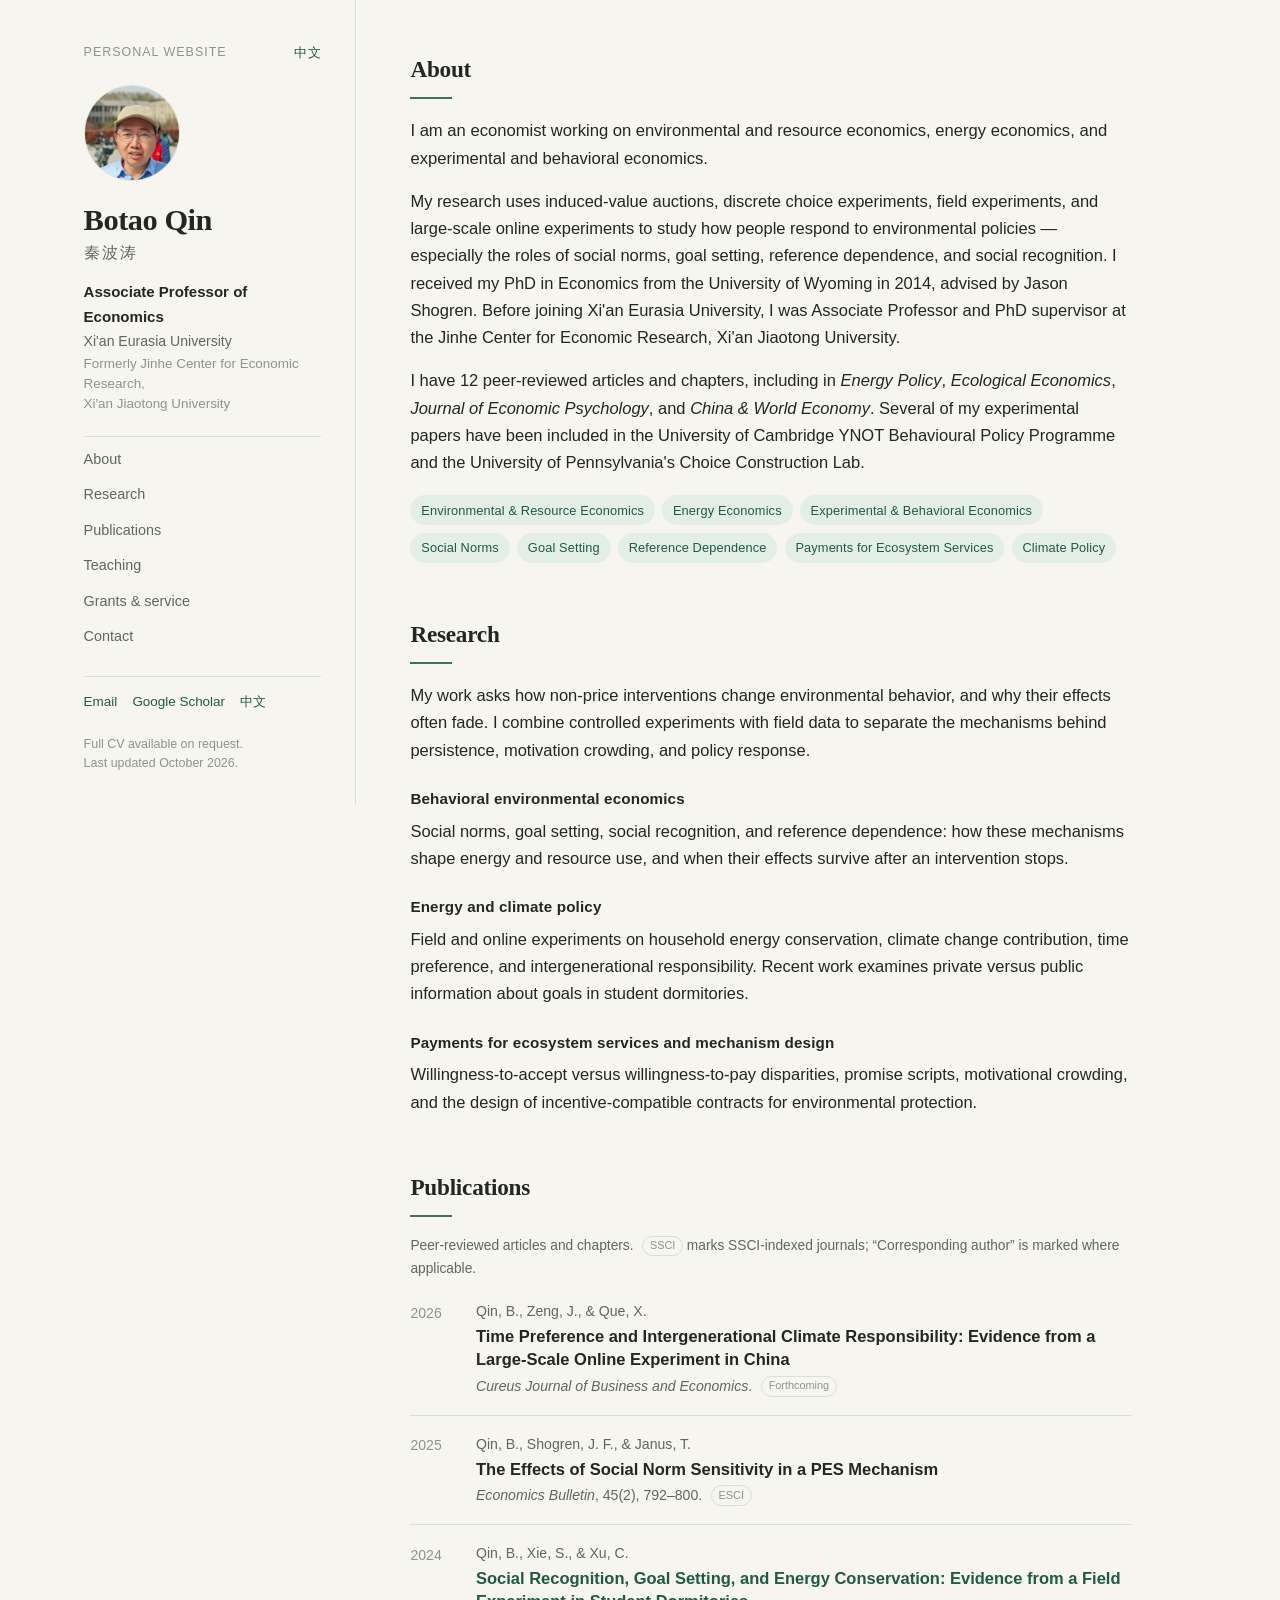
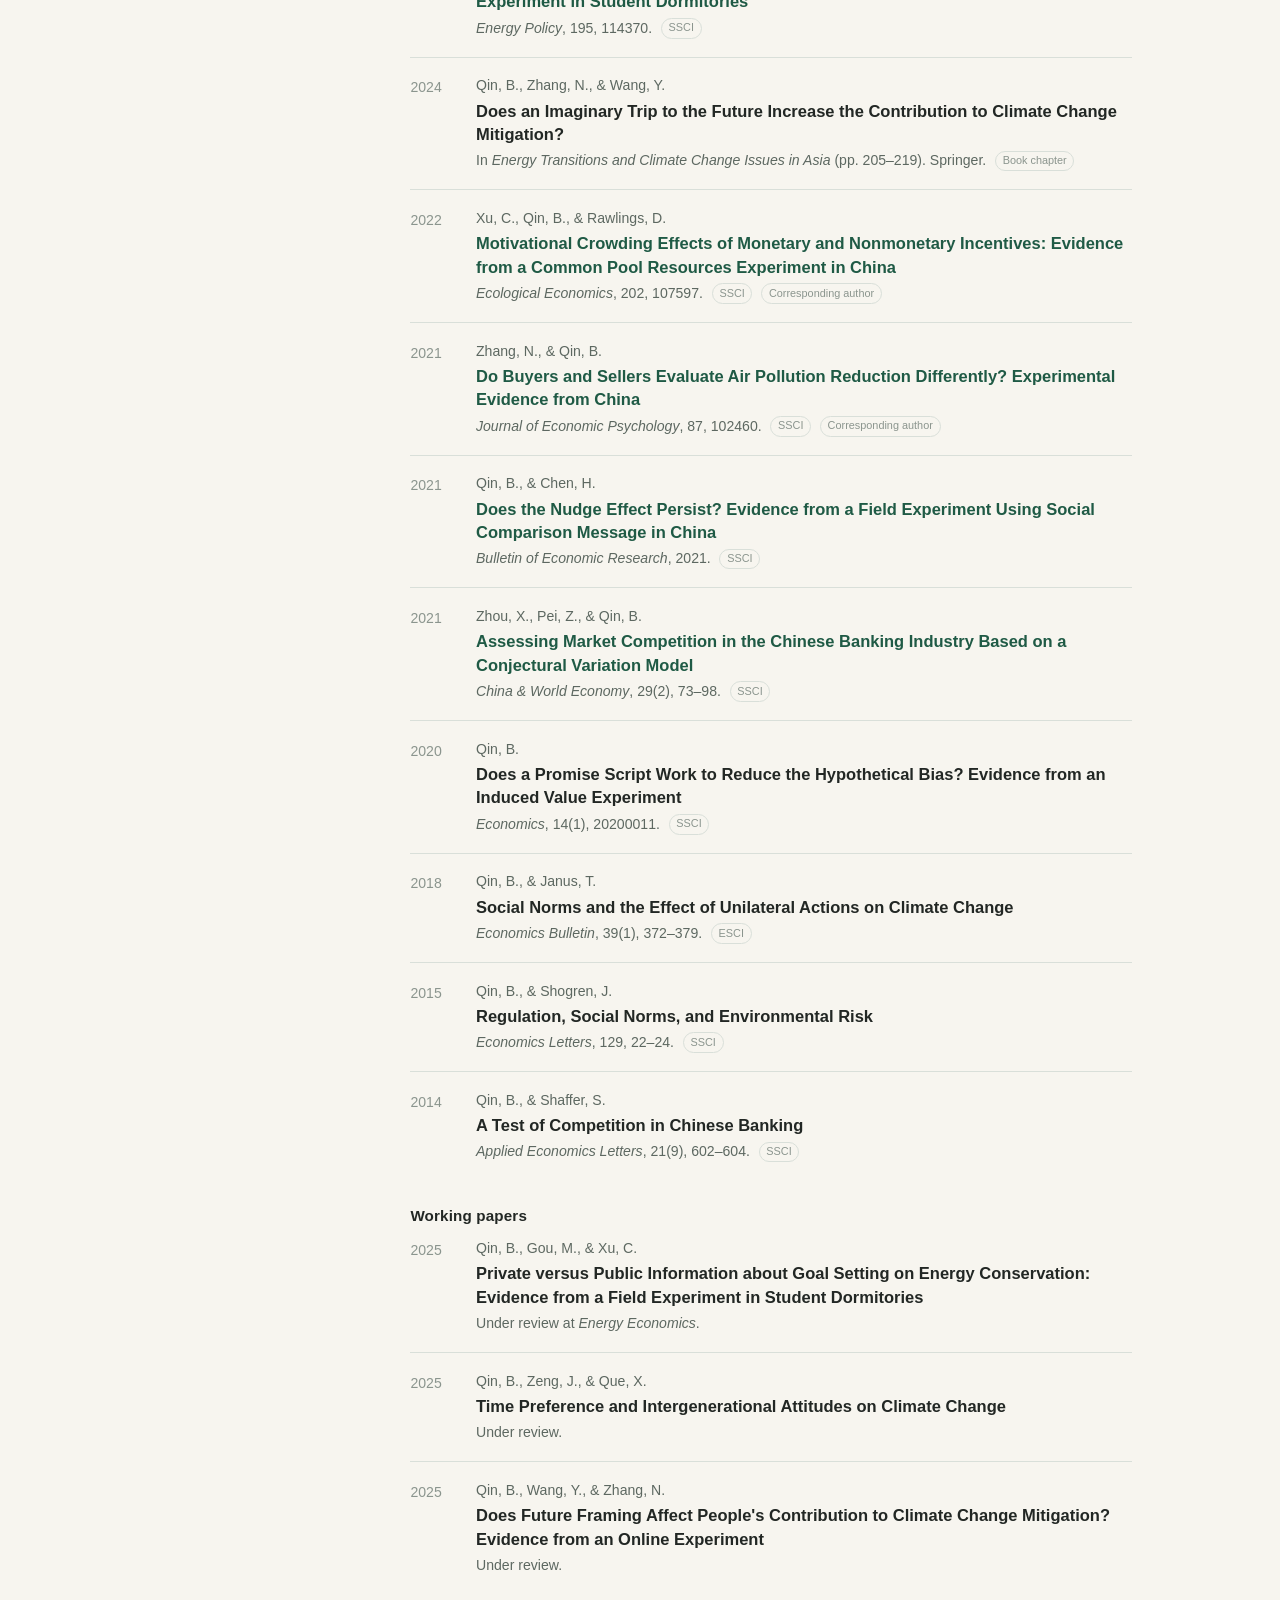
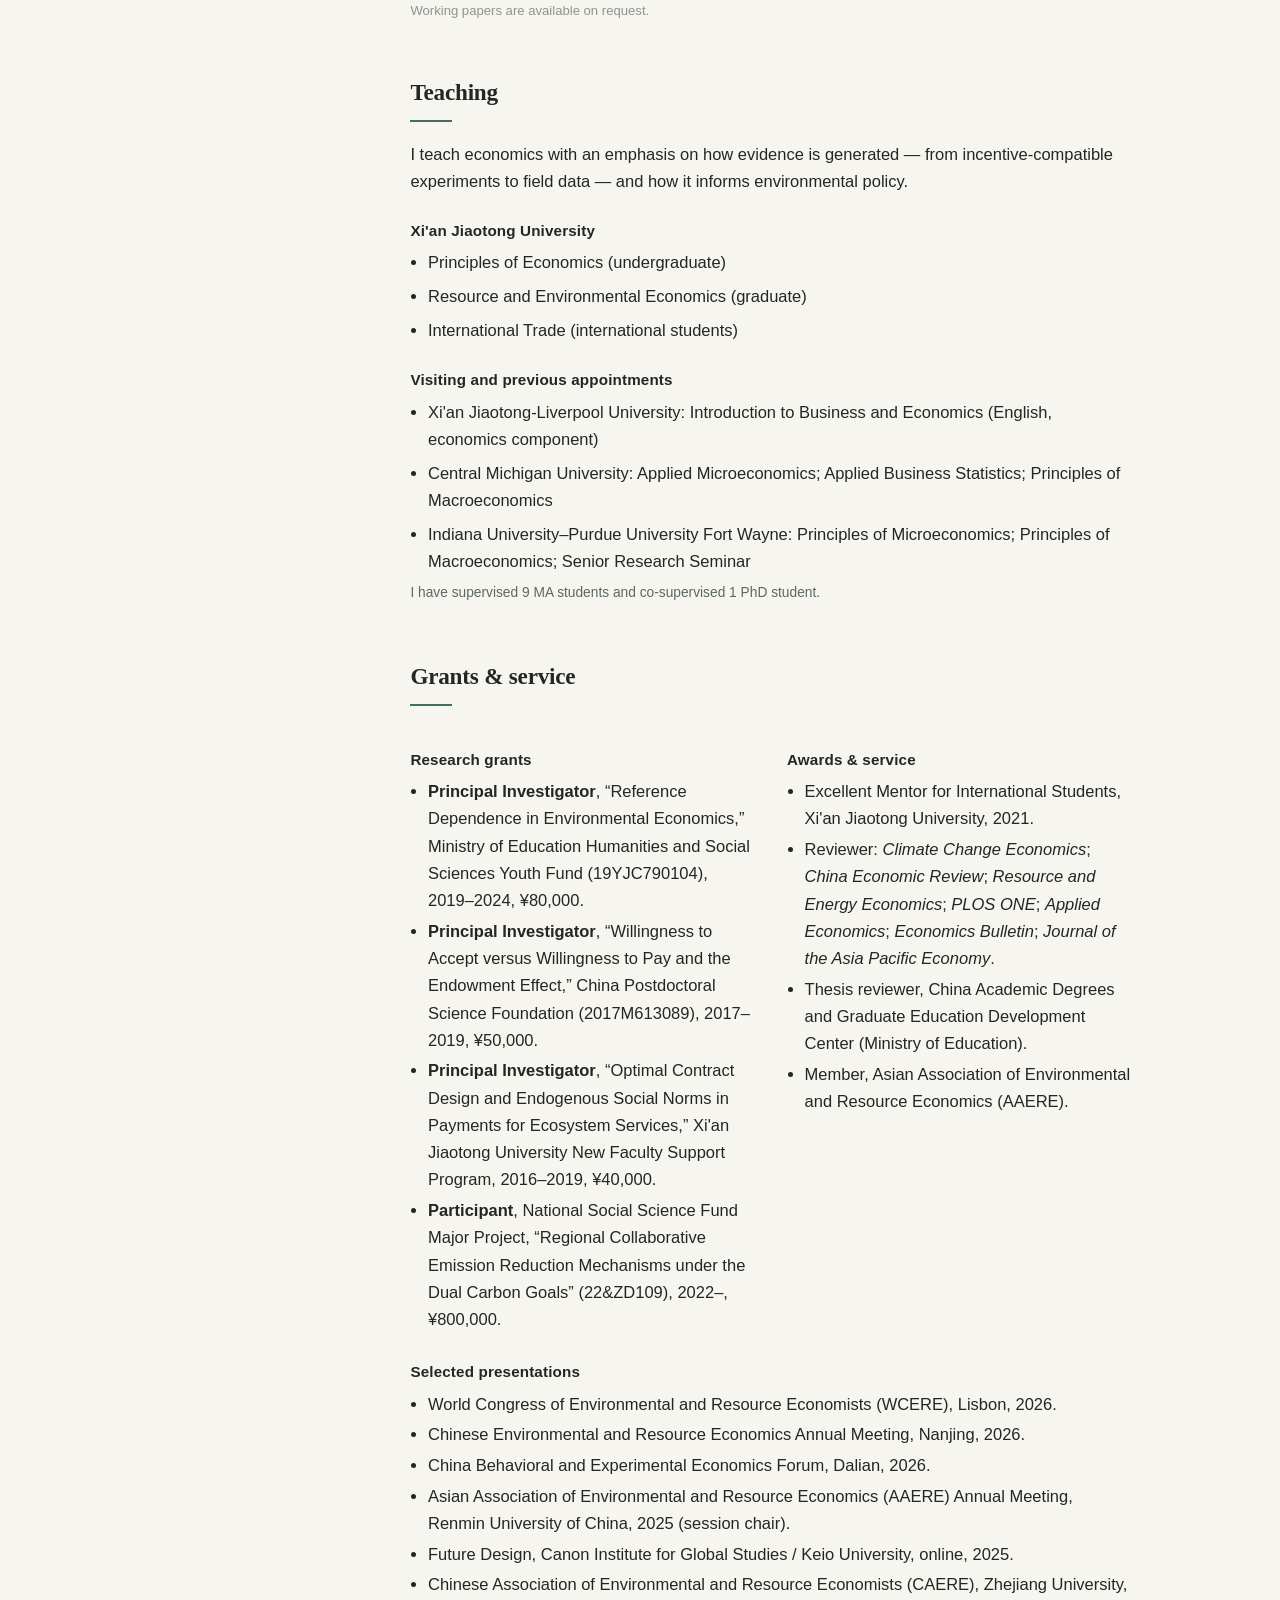
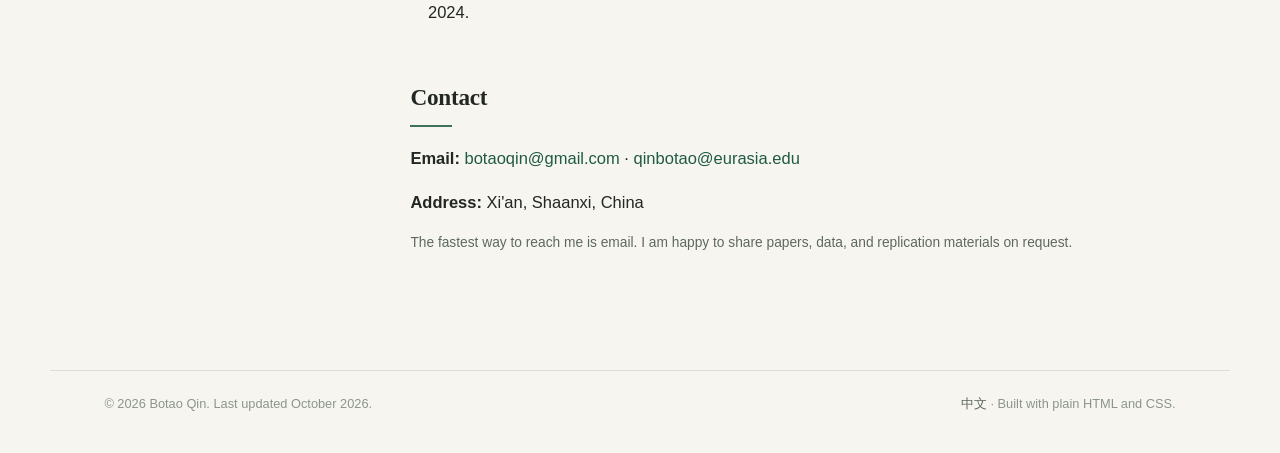
==== commit 96612a68: "Use Eurasia email address" ====
--- a/index.html
+++ b/index.html
@@ -288,7 +288,7 @@
 
       <section id="contact">
         <h2>Contact</h2>
-        <p><strong>Email:</strong> <a href="mailto:botaoqin@gmail.com">botaoqin@gmail.com</a> · <a href="mailto:botaoqin@163.com">botaoqin@163.com</a></p>
+        <p><strong>Email:</strong> <a href="mailto:botaoqin@gmail.com">botaoqin@gmail.com</a> · <a href="mailto:qinbotao@eurasia.edu">qinbotao@eurasia.edu</a></p>
         <p><strong>Address:</strong> Xi'an, Shaanxi, China</p>
         <p class="small muted">The fastest way to reach me is email. I am happy to share papers, data, and replication materials on request.</p>
       </section>
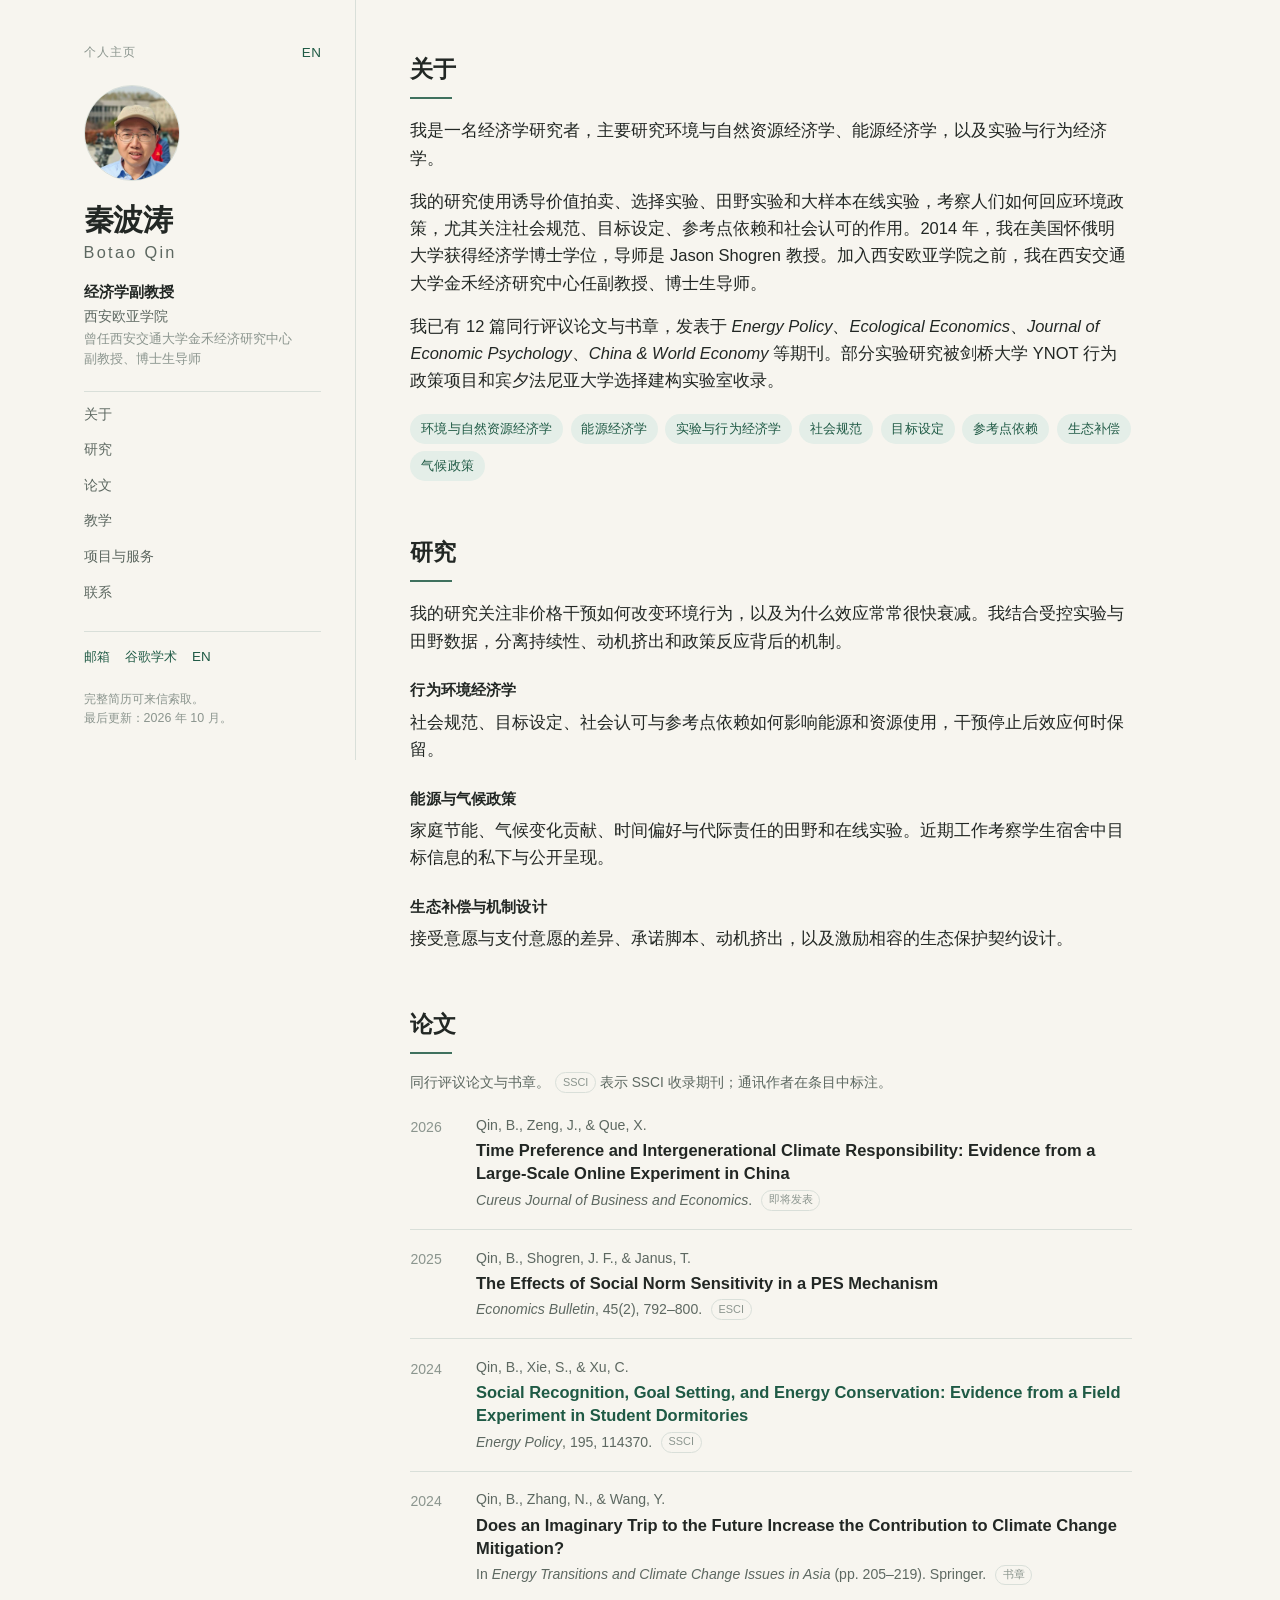
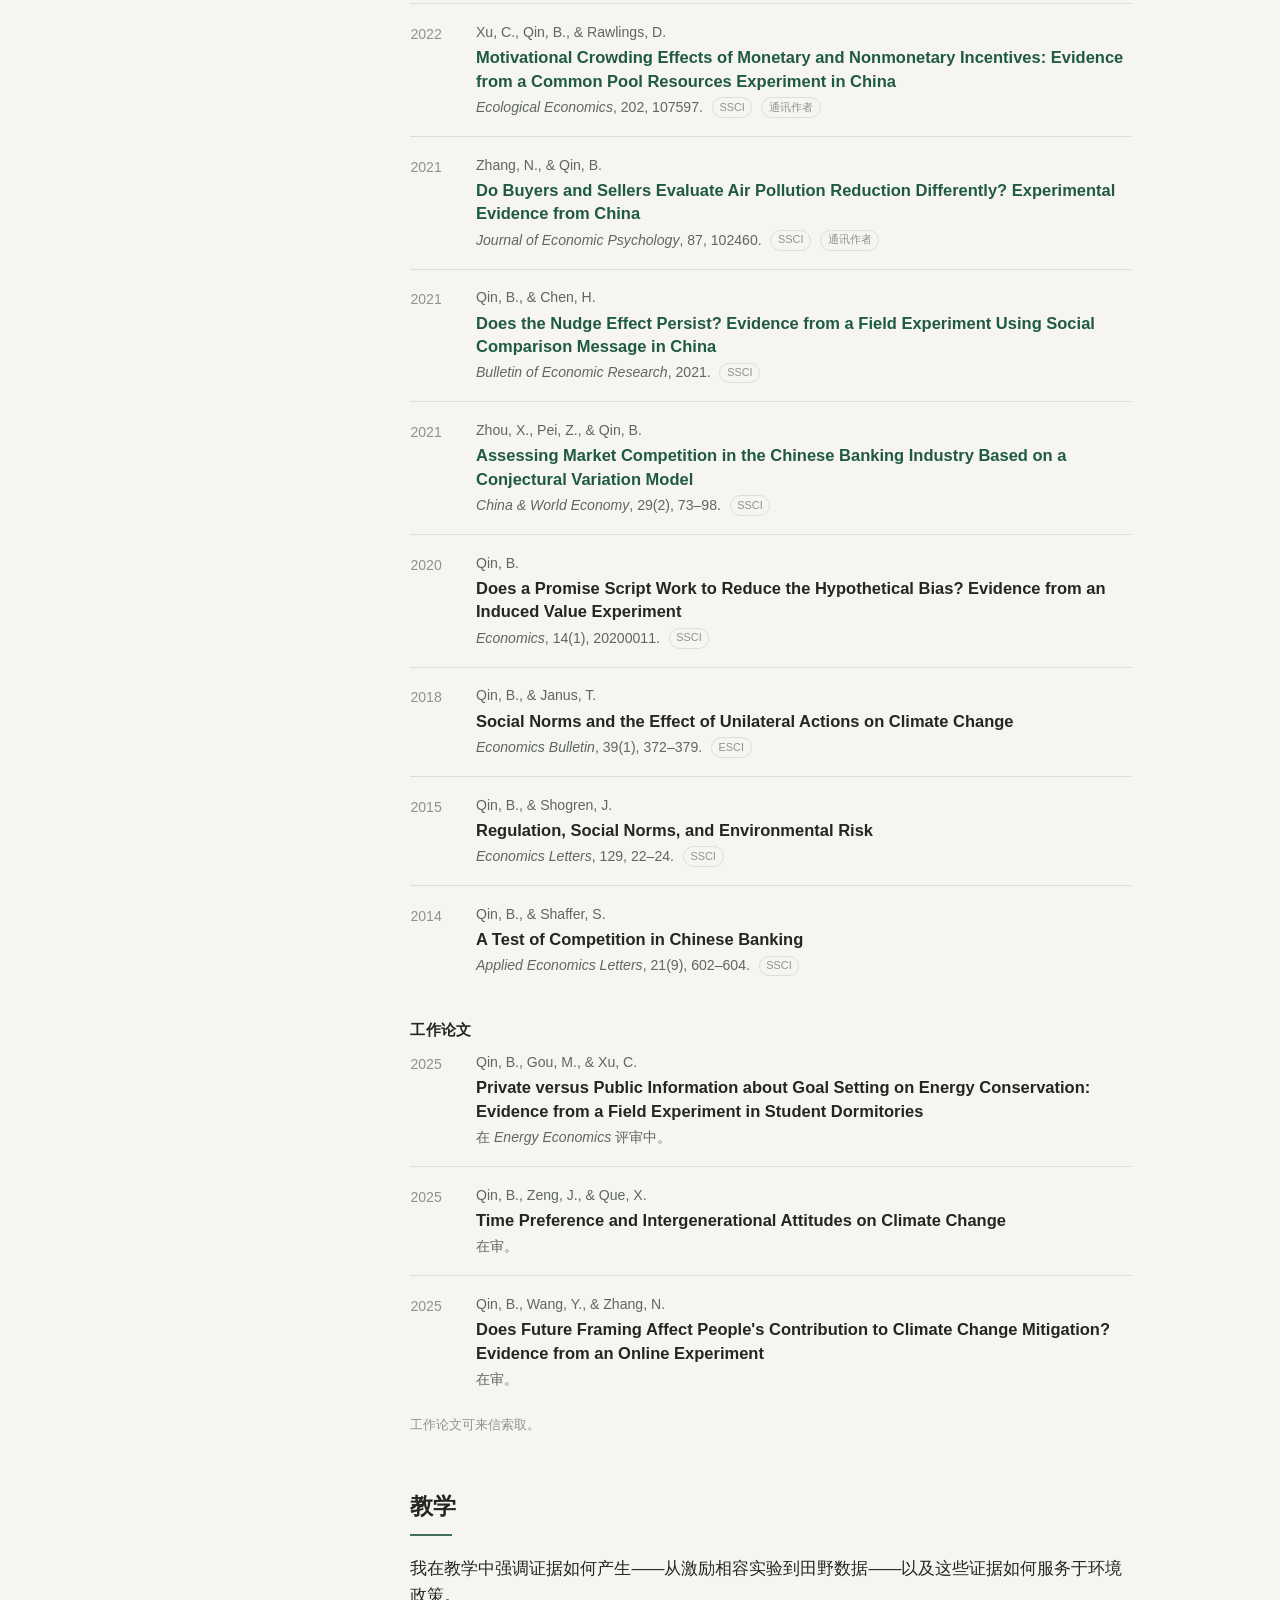
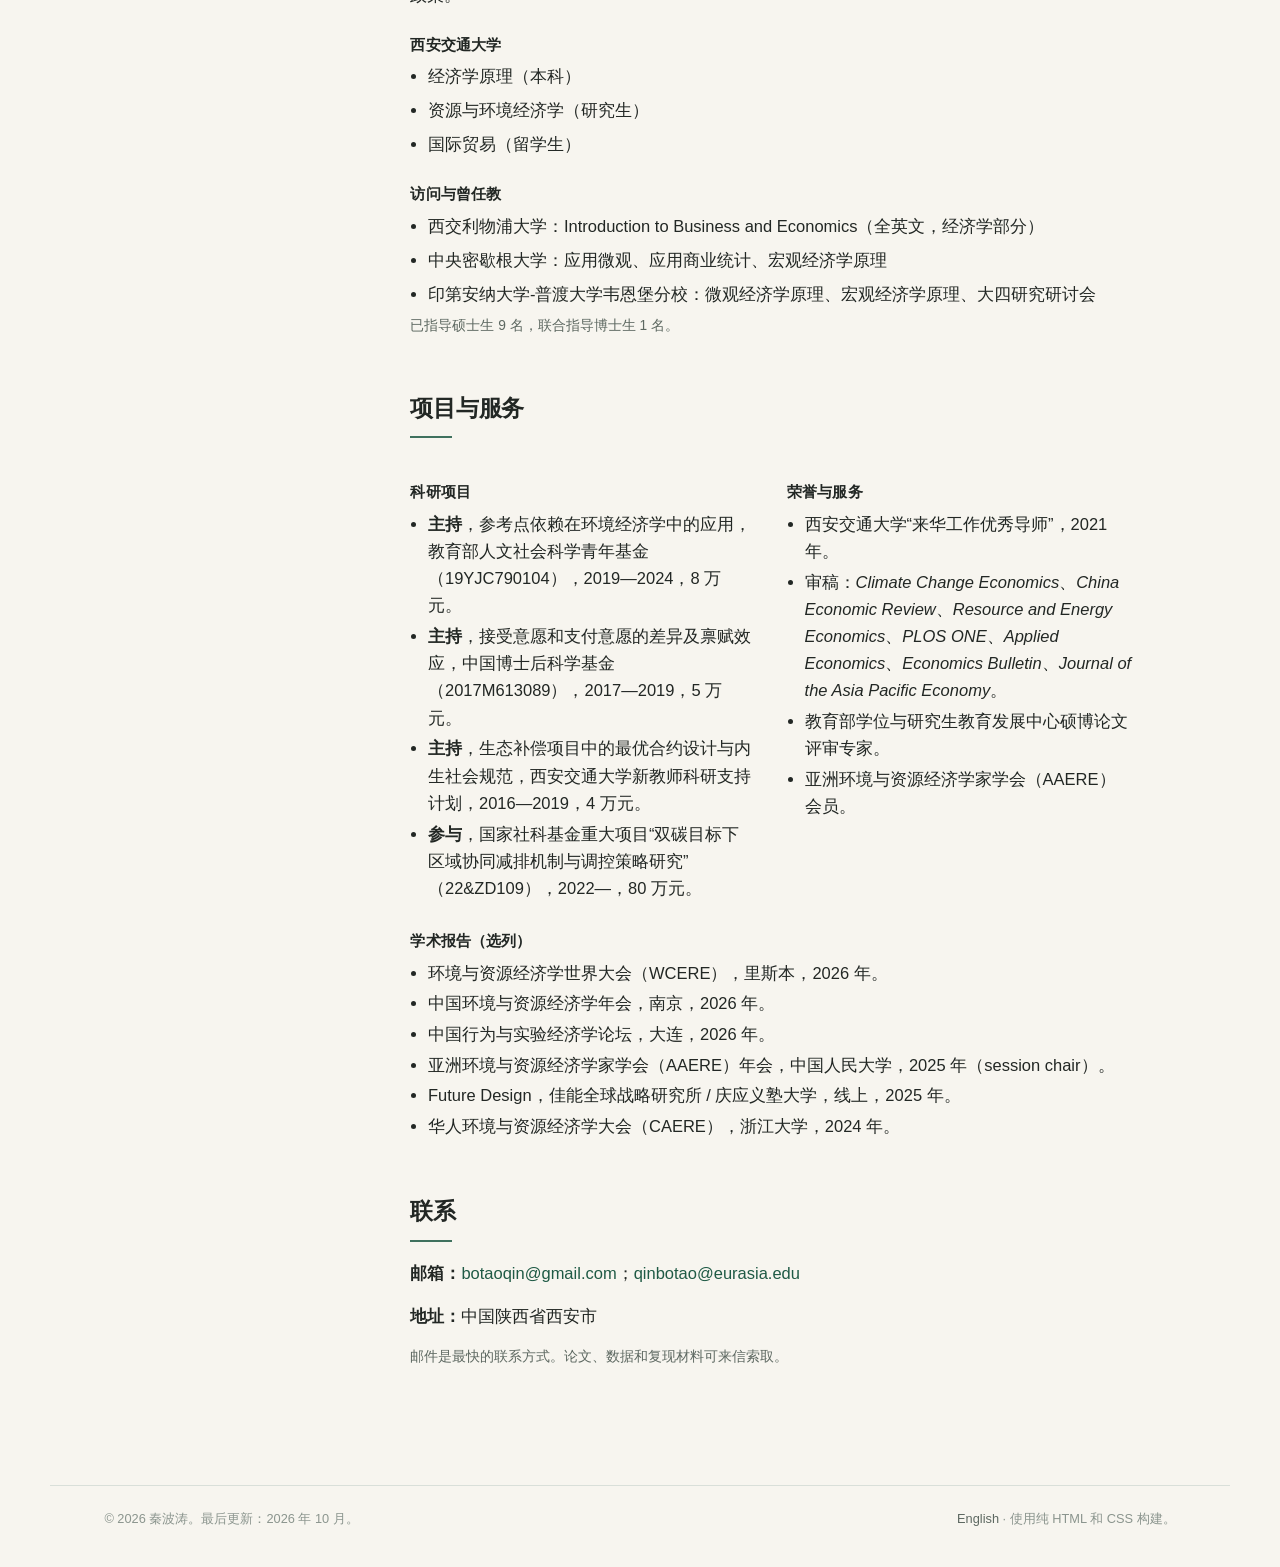
==== commit 632f5e63: "Make Chinese the default homepage" ====
--- a/index.html
+++ b/index.html
@@ -1,93 +1,93 @@
 <!doctype html>
-<html lang="en">
+<html lang="zh-CN">
 <head>
   <meta charset="utf-8">
   <meta name="viewport" content="width=device-width, initial-scale=1">
-  <title>Botao Qin | Environmental and Energy Economics</title>
-  <meta name="description" content="Botao Qin is an economist at Xi'an Eurasia University working on environmental and resource economics, energy economics, and experimental and behavioral economics.">
+  <title>秦波涛 | 环境与能源经济学</title>
+  <meta name="description" content="秦波涛，经济学博士，西安欧亚学院副教授，研究环境与自然资源经济学、能源经济学、实验与行为经济学。">
   <meta name="theme-color" content="#1f5a45">
-  <meta property="og:title" content="Botao Qin | Environmental and Energy Economics">
-  <meta property="og:description" content="Environmental and resource economics, energy economics, and experimental and behavioral economics.">
+  <meta property="og:title" content="秦波涛 | 环境与能源经济学">
+  <meta property="og:description" content="环境与自然资源经济学、能源经济学、实验与行为经济学。">
   <meta property="og:type" content="website">
   <meta property="og:image" content="https://botaoqin.github.io/assets/photo.jpg">
-  <meta property="og:image:alt" content="Botao Qin">
+  <meta property="og:image:alt" content="秦波涛">
   <link rel="icon" href="favicon.svg" type="image/svg+xml">
   <link rel="stylesheet" href="styles.css">
 </head>
 <body>
-  <a class="skip-link" href="#main">Skip to content</a>
+  <a class="skip-link" href="#main">跳到正文</a>
 
   <div class="page">
     <aside class="sidebar">
       <div class="topline">
-        <span>Personal website</span>
-        <a href="zh.html" lang="zh-CN">中文</a>
+        <span>个人主页</span>
+        <a href="en.html" lang="en">EN</a>
       </div>
 
-      <img class="monogram" src="assets/photo.jpg" alt="Botao Qin" width="96" height="96">
+      <img class="monogram" src="assets/photo.jpg" alt="秦波涛" width="96" height="96">
 
       <div>
-        <h1>Botao Qin</h1>
-        <p class="cn" lang="zh-CN">秦波涛</p>
-        <p class="role">Associate Professor of Economics</p>
-        <p class="affil">Xi'an Eurasia University</p>
-        <p class="affil muted">Formerly Jinhe Center for Economic Research,<br>Xi'an Jiaotong University</p>
+        <h1>秦波涛</h1>
+        <p class="cn" lang="en">Botao Qin</p>
+        <p class="role">经济学副教授</p>
+        <p class="affil">西安欧亚学院</p>
+        <p class="affil muted">曾任西安交通大学金禾经济研究中心<br>副教授、博士生导师</p>
       </div>
 
-      <nav aria-label="Main navigation">
-        <a href="#about">About</a>
-        <a href="#research">Research</a>
-        <a href="#publications">Publications</a>
-        <a href="#teaching">Teaching</a>
-        <a href="#grants">Grants &amp; service</a>
-        <a href="#contact">Contact</a>
+      <nav aria-label="主导航">
+        <a href="#about">关于</a>
+        <a href="#research">研究</a>
+        <a href="#publications">论文</a>
+        <a href="#teaching">教学</a>
+        <a href="#grants">项目与服务</a>
+        <a href="#contact">联系</a>
       </nav>
 
       <div class="side-links">
-        <a href="mailto:botaoqin@gmail.com">Email</a>
-        <a href="https://scholar.google.com/citations?user=rNIC_VkAAAAJ&amp;hl=en" target="_blank" rel="noopener">Google Scholar</a>
-        <a href="zh.html" lang="zh-CN">中文</a>
+        <a href="mailto:botaoqin@gmail.com">邮箱</a>
+        <a href="https://scholar.google.com/citations?user=rNIC_VkAAAAJ&amp;hl=zh-CN" target="_blank" rel="noopener">谷歌学术</a>
+        <a href="en.html" lang="en">EN</a>
       </div>
 
-      <p class="side-note">Full CV available on request.<br>Last updated October 2026.</p>
+      <p class="side-note">完整简历可来信索取。<br>最后更新：2026 年 10 月。</p>
     </aside>
 
     <main id="main">
       <section id="about">
-        <h2>About</h2>
-        <p class="lead">I am an economist working on environmental and resource economics, energy economics, and experimental and behavioral economics.</p>
-        <p>My research uses induced-value auctions, discrete choice experiments, field experiments, and large-scale online experiments to study how people respond to environmental policies — especially the roles of social norms, goal setting, reference dependence, and social recognition. I received my PhD in Economics from the University of Wyoming in 2014, advised by Jason Shogren. Before joining Xi'an Eurasia University, I was Associate Professor and PhD supervisor at the Jinhe Center for Economic Research, Xi'an Jiaotong University.</p>
-        <p>I have 12 peer-reviewed articles and chapters, including in <em>Energy Policy</em>, <em>Ecological Economics</em>, <em>Journal of Economic Psychology</em>, and <em>China &amp; World Economy</em>. Several of my experimental papers have been included in the University of Cambridge YNOT Behavioural Policy Programme and the University of Pennsylvania's Choice Construction Lab.</p>
-
-        <ul class="tags" aria-label="Research interests">
-          <li>Environmental &amp; Resource Economics</li>
-          <li>Energy Economics</li>
-          <li>Experimental &amp; Behavioral Economics</li>
-          <li>Social Norms</li>
-          <li>Goal Setting</li>
-          <li>Reference Dependence</li>
-          <li>Payments for Ecosystem Services</li>
-          <li>Climate Policy</li>
+        <h2>关于</h2>
+        <p class="lead">我是一名经济学研究者，主要研究环境与自然资源经济学、能源经济学，以及实验与行为经济学。</p>
+        <p>我的研究使用诱导价值拍卖、选择实验、田野实验和大样本在线实验，考察人们如何回应环境政策，尤其关注社会规范、目标设定、参考点依赖和社会认可的作用。2014 年，我在美国怀俄明大学获得经济学博士学位，导师是 Jason Shogren 教授。加入西安欧亚学院之前，我在西安交通大学金禾经济研究中心任副教授、博士生导师。</p>
+        <p>我已有 12 篇同行评议论文与书章，发表于 <em>Energy Policy</em>、<em>Ecological Economics</em>、<em>Journal of Economic Psychology</em>、<em>China &amp; World Economy</em> 等期刊。部分实验研究被剑桥大学 YNOT 行为政策项目和宾夕法尼亚大学选择建构实验室收录。</p>
+
+        <ul class="tags" aria-label="研究领域">
+          <li>环境与自然资源经济学</li>
+          <li>能源经济学</li>
+          <li>实验与行为经济学</li>
+          <li>社会规范</li>
+          <li>目标设定</li>
+          <li>参考点依赖</li>
+          <li>生态补偿</li>
+          <li>气候政策</li>
         </ul>
       </section>
 
       <section id="research">
-        <h2>Research</h2>
-        <p>My work asks how non-price interventions change environmental behavior, and why their effects often fade. I combine controlled experiments with field data to separate the mechanisms behind persistence, motivation crowding, and policy response.</p>
-
-        <h3>Behavioral environmental economics</h3>
-        <p>Social norms, goal setting, social recognition, and reference dependence: how these mechanisms shape energy and resource use, and when their effects survive after an intervention stops.</p>
-
-        <h3>Energy and climate policy</h3>
-        <p>Field and online experiments on household energy conservation, climate change contribution, time preference, and intergenerational responsibility. Recent work examines private versus public information about goals in student dormitories.</p>
-
-        <h3>Payments for ecosystem services and mechanism design</h3>
-        <p>Willingness-to-accept versus willingness-to-pay disparities, promise scripts, motivational crowding, and the design of incentive-compatible contracts for environmental protection.</p>
+        <h2>研究</h2>
+        <p>我的研究关注非价格干预如何改变环境行为，以及为什么效应常常很快衰减。我结合受控实验与田野数据，分离持续性、动机挤出和政策反应背后的机制。</p>
+
+        <h3>行为环境经济学</h3>
+        <p>社会规范、目标设定、社会认可与参考点依赖如何影响能源和资源使用，干预停止后效应何时保留。</p>
+
+        <h3>能源与气候政策</h3>
+        <p>家庭节能、气候变化贡献、时间偏好与代际责任的田野和在线实验。近期工作考察学生宿舍中目标信息的私下与公开呈现。</p>
+
+        <h3>生态补偿与机制设计</h3>
+        <p>接受意愿与支付意愿的差异、承诺脚本、动机挤出，以及激励相容的生态保护契约设计。</p>
       </section>
 
       <section id="publications">
-        <h2>Publications</h2>
-        <p class="small muted">Peer-reviewed articles and chapters. <span class="badge">SSCI</span> marks SSCI-indexed journals; “Corresponding author” is marked where applicable.</p>
+        <h2>论文</h2>
+        <p class="small muted">同行评议论文与书章。<span class="badge">SSCI</span> 表示 SSCI 收录期刊；通讯作者在条目中标注。</p>
 
         <ol class="pub-list">
           <li class="pub">
@@ -95,7 +95,7 @@
             <div>
               <p class="authors">Qin, B., Zeng, J., &amp; Que, X.</p>
               <p class="title">Time Preference and Intergenerational Climate Responsibility: Evidence from a Large-Scale Online Experiment in China</p>
-              <p class="venue"><em>Cureus Journal of Business and Economics</em>. <span class="badge">Forthcoming</span></p>
+              <p class="venue"><em>Cureus Journal of Business and Economics</em>. <span class="badge">即将发表</span></p>
             </div>
           </li>
 
@@ -122,7 +122,7 @@
             <div>
               <p class="authors">Qin, B., Zhang, N., &amp; Wang, Y.</p>
               <p class="title">Does an Imaginary Trip to the Future Increase the Contribution to Climate Change Mitigation?</p>
-              <p class="venue">In <em>Energy Transitions and Climate Change Issues in Asia</em> (pp. 205–219). Springer. <span class="badge">Book chapter</span></p>
+              <p class="venue">In <em>Energy Transitions and Climate Change Issues in Asia</em> (pp. 205–219). Springer. <span class="badge">书章</span></p>
             </div>
           </li>
 
@@ -131,7 +131,7 @@
             <div>
               <p class="authors">Xu, C., Qin, B., &amp; Rawlings, D.</p>
               <p class="title"><a href="https://doi.org/10.1016/j.ecolecon.2022.107597" target="_blank" rel="noopener">Motivational Crowding Effects of Monetary and Nonmonetary Incentives: Evidence from a Common Pool Resources Experiment in China</a></p>
-              <p class="venue"><em>Ecological Economics</em>, 202, 107597. <span class="badge">SSCI</span> <span class="badge">Corresponding author</span></p>
+              <p class="venue"><em>Ecological Economics</em>, 202, 107597. <span class="badge">SSCI</span> <span class="badge">通讯作者</span></p>
             </div>
           </li>
 
@@ -140,7 +140,7 @@
             <div>
               <p class="authors">Zhang, N., &amp; Qin, B.</p>
               <p class="title"><a href="https://doi.org/10.1016/j.joep.2021.102460" target="_blank" rel="noopener">Do Buyers and Sellers Evaluate Air Pollution Reduction Differently? Experimental Evidence from China</a></p>
-              <p class="venue"><em>Journal of Economic Psychology</em>, 87, 102460. <span class="badge">SSCI</span> <span class="badge">Corresponding author</span></p>
+              <p class="venue"><em>Journal of Economic Psychology</em>, 87, 102460. <span class="badge">SSCI</span> <span class="badge">通讯作者</span></p>
             </div>
           </li>
 
@@ -199,14 +199,14 @@
           </li>
         </ol>
 
-        <h3>Working papers</h3>
+        <h3>工作论文</h3>
         <ol class="pub-list">
           <li class="pub">
             <span class="year">2025</span>
             <div>
               <p class="authors">Qin, B., Gou, M., &amp; Xu, C.</p>
               <p class="title">Private versus Public Information about Goal Setting on Energy Conservation: Evidence from a Field Experiment in Student Dormitories</p>
-              <p class="venue">Under review at <em>Energy Economics</em>.</p>
+              <p class="venue">在 <em>Energy Economics</em> 评审中。</p>
             </div>
           </li>
           <li class="pub">
@@ -214,7 +214,7 @@
             <div>
               <p class="authors">Qin, B., Zeng, J., &amp; Que, X.</p>
               <p class="title">Time Preference and Intergenerational Attitudes on Climate Change</p>
-              <p class="venue">Under review.</p>
+              <p class="venue">在审。</p>
             </div>
           </li>
           <li class="pub">
@@ -222,82 +222,82 @@
             <div>
               <p class="authors">Qin, B., Wang, Y., &amp; Zhang, N.</p>
               <p class="title">Does Future Framing Affect People's Contribution to Climate Change Mitigation? Evidence from an Online Experiment</p>
-              <p class="venue">Under review.</p>
+              <p class="venue">在审。</p>
             </div>
           </li>
         </ol>
-        <p class="note">Working papers are available on request.</p>
+        <p class="note">工作论文可来信索取。</p>
       </section>
 
       <section id="teaching">
-        <h2>Teaching</h2>
-        <p>I teach economics with an emphasis on how evidence is generated — from incentive-compatible experiments to field data — and how it informs environmental policy.</p>
-
-        <h3>Xi'an Jiaotong University</h3>
+        <h2>教学</h2>
+        <p>我在教学中强调证据如何产生——从激励相容实验到田野数据——以及这些证据如何服务于环境政策。</p>
+
+        <h3>西安交通大学</h3>
         <ul class="list">
-          <li>Principles of Economics (undergraduate)</li>
-          <li>Resource and Environmental Economics (graduate)</li>
-          <li>International Trade (international students)</li>
+          <li>经济学原理（本科）</li>
+          <li>资源与环境经济学（研究生）</li>
+          <li>国际贸易（留学生）</li>
         </ul>
 
-        <h3>Visiting and previous appointments</h3>
+        <h3>访问与曾任教</h3>
         <ul class="list">
-          <li>Xi'an Jiaotong-Liverpool University: Introduction to Business and Economics (English, economics component)</li>
-          <li>Central Michigan University: Applied Microeconomics; Applied Business Statistics; Principles of Macroeconomics</li>
-          <li>Indiana University–Purdue University Fort Wayne: Principles of Microeconomics; Principles of Macroeconomics; Senior Research Seminar</li>
+          <li>西交利物浦大学：Introduction to Business and Economics（全英文，经济学部分）</li>
+          <li>中央密歇根大学：应用微观、应用商业统计、宏观经济学原理</li>
+          <li>印第安纳大学-普渡大学韦恩堡分校：微观经济学原理、宏观经济学原理、大四研究研讨会</li>
         </ul>
 
-        <p class="small muted">I have supervised 9 MA students and co-supervised 1 PhD student.</p>
+        <p class="small muted">已指导硕士生 9 名，联合指导博士生 1 名。</p>
       </section>
 
       <section id="grants">
-        <h2>Grants &amp; service</h2>
+        <h2>项目与服务</h2>
 
         <div class="two-col">
           <div>
-            <h3>Research grants</h3>
+            <h3>科研项目</h3>
             <ul class="list tight">
-              <li><strong>Principal Investigator</strong>, “Reference Dependence in Environmental Economics,” Ministry of Education Humanities and Social Sciences Youth Fund (19YJC790104), 2019–2024, ¥80,000.</li>
-              <li><strong>Principal Investigator</strong>, “Willingness to Accept versus Willingness to Pay and the Endowment Effect,” China Postdoctoral Science Foundation (2017M613089), 2017–2019, ¥50,000.</li>
-              <li><strong>Principal Investigator</strong>, “Optimal Contract Design and Endogenous Social Norms in Payments for Ecosystem Services,” Xi'an Jiaotong University New Faculty Support Program, 2016–2019, ¥40,000.</li>
-              <li><strong>Participant</strong>, National Social Science Fund Major Project, “Regional Collaborative Emission Reduction Mechanisms under the Dual Carbon Goals” (22&amp;ZD109), 2022–, ¥800,000.</li>
+              <li><strong>主持</strong>，参考点依赖在环境经济学中的应用，教育部人文社会科学青年基金（19YJC790104），2019—2024，8 万元。</li>
+              <li><strong>主持</strong>，接受意愿和支付意愿的差异及禀赋效应，中国博士后科学基金（2017M613089），2017—2019，5 万元。</li>
+              <li><strong>主持</strong>，生态补偿项目中的最优合约设计与内生社会规范，西安交通大学新教师科研支持计划，2016—2019，4 万元。</li>
+              <li><strong>参与</strong>，国家社科基金重大项目“双碳目标下区域协同减排机制与调控策略研究”（22&amp;ZD109），2022—，80 万元。</li>
             </ul>
           </div>
 
           <div>
-            <h3>Awards &amp; service</h3>
+            <h3>荣誉与服务</h3>
             <ul class="list tight">
-              <li>Excellent Mentor for International Students, Xi'an Jiaotong University, 2021.</li>
-              <li>Reviewer: <em>Climate Change Economics</em>; <em>China Economic Review</em>; <em>Resource and Energy Economics</em>; <em>PLOS ONE</em>; <em>Applied Economics</em>; <em>Economics Bulletin</em>; <em>Journal of the Asia Pacific Economy</em>.</li>
-              <li>Thesis reviewer, China Academic Degrees and Graduate Education Development Center (Ministry of Education).</li>
-              <li>Member, Asian Association of Environmental and Resource Economics (AAERE).</li>
+              <li>西安交通大学“来华工作优秀导师”，2021 年。</li>
+              <li>审稿：<em>Climate Change Economics</em>、<em>China Economic Review</em>、<em>Resource and Energy Economics</em>、<em>PLOS ONE</em>、<em>Applied Economics</em>、<em>Economics Bulletin</em>、<em>Journal of the Asia Pacific Economy</em>。</li>
+              <li>教育部学位与研究生教育发展中心硕博论文评审专家。</li>
+              <li>亚洲环境与资源经济学家学会（AAERE）会员。</li>
             </ul>
           </div>
         </div>
 
-        <h3>Selected presentations</h3>
+        <h3>学术报告（选列）</h3>
         <ul class="list tight">
-          <li>World Congress of Environmental and Resource Economists (WCERE), Lisbon, 2026.</li>
-          <li>Chinese Environmental and Resource Economics Annual Meeting, Nanjing, 2026.</li>
-          <li>China Behavioral and Experimental Economics Forum, Dalian, 2026.</li>
-          <li>Asian Association of Environmental and Resource Economics (AAERE) Annual Meeting, Renmin University of China, 2025 (session chair).</li>
-          <li>Future Design, Canon Institute for Global Studies / Keio University, online, 2025.</li>
-          <li>Chinese Association of Environmental and Resource Economists (CAERE), Zhejiang University, 2024.</li>
+          <li>环境与资源经济学世界大会（WCERE），里斯本，2026 年。</li>
+          <li>中国环境与资源经济学年会，南京，2026 年。</li>
+          <li>中国行为与实验经济学论坛，大连，2026 年。</li>
+          <li>亚洲环境与资源经济学家学会（AAERE）年会，中国人民大学，2025 年（session chair）。</li>
+          <li>Future Design，佳能全球战略研究所 / 庆应义塾大学，线上，2025 年。</li>
+          <li>华人环境与资源经济学大会（CAERE），浙江大学，2024 年。</li>
         </ul>
       </section>
 
       <section id="contact">
-        <h2>Contact</h2>
-        <p><strong>Email:</strong> <a href="mailto:botaoqin@gmail.com">botaoqin@gmail.com</a> · <a href="mailto:qinbotao@eurasia.edu">qinbotao@eurasia.edu</a></p>
-        <p><strong>Address:</strong> Xi'an, Shaanxi, China</p>
-        <p class="small muted">The fastest way to reach me is email. I am happy to share papers, data, and replication materials on request.</p>
+        <h2>联系</h2>
+        <p><strong>邮箱：</strong><a href="mailto:botaoqin@gmail.com">botaoqin@gmail.com</a>；<a href="mailto:qinbotao@eurasia.edu">qinbotao@eurasia.edu</a></p>
+        <p><strong>地址：</strong>中国陕西省西安市</p>
+        <p class="small muted">邮件是最快的联系方式。论文、数据和复现材料可来信索取。</p>
       </section>
     </main>
   </div>
 
   <footer>
-    <span>© 2026 Botao Qin. Last updated October 2026.</span>
-    <span class="no-print"><a href="zh.html" lang="zh-CN">中文</a> · Built with plain HTML and CSS.</span>
+    <span>© 2026 秦波涛。最后更新：2026 年 10 月。</span>
+    <span class="no-print"><a href="en.html" lang="en">English</a> · 使用纯 HTML 和 CSS 构建。</span>
   </footer>
 </body>
 </html>
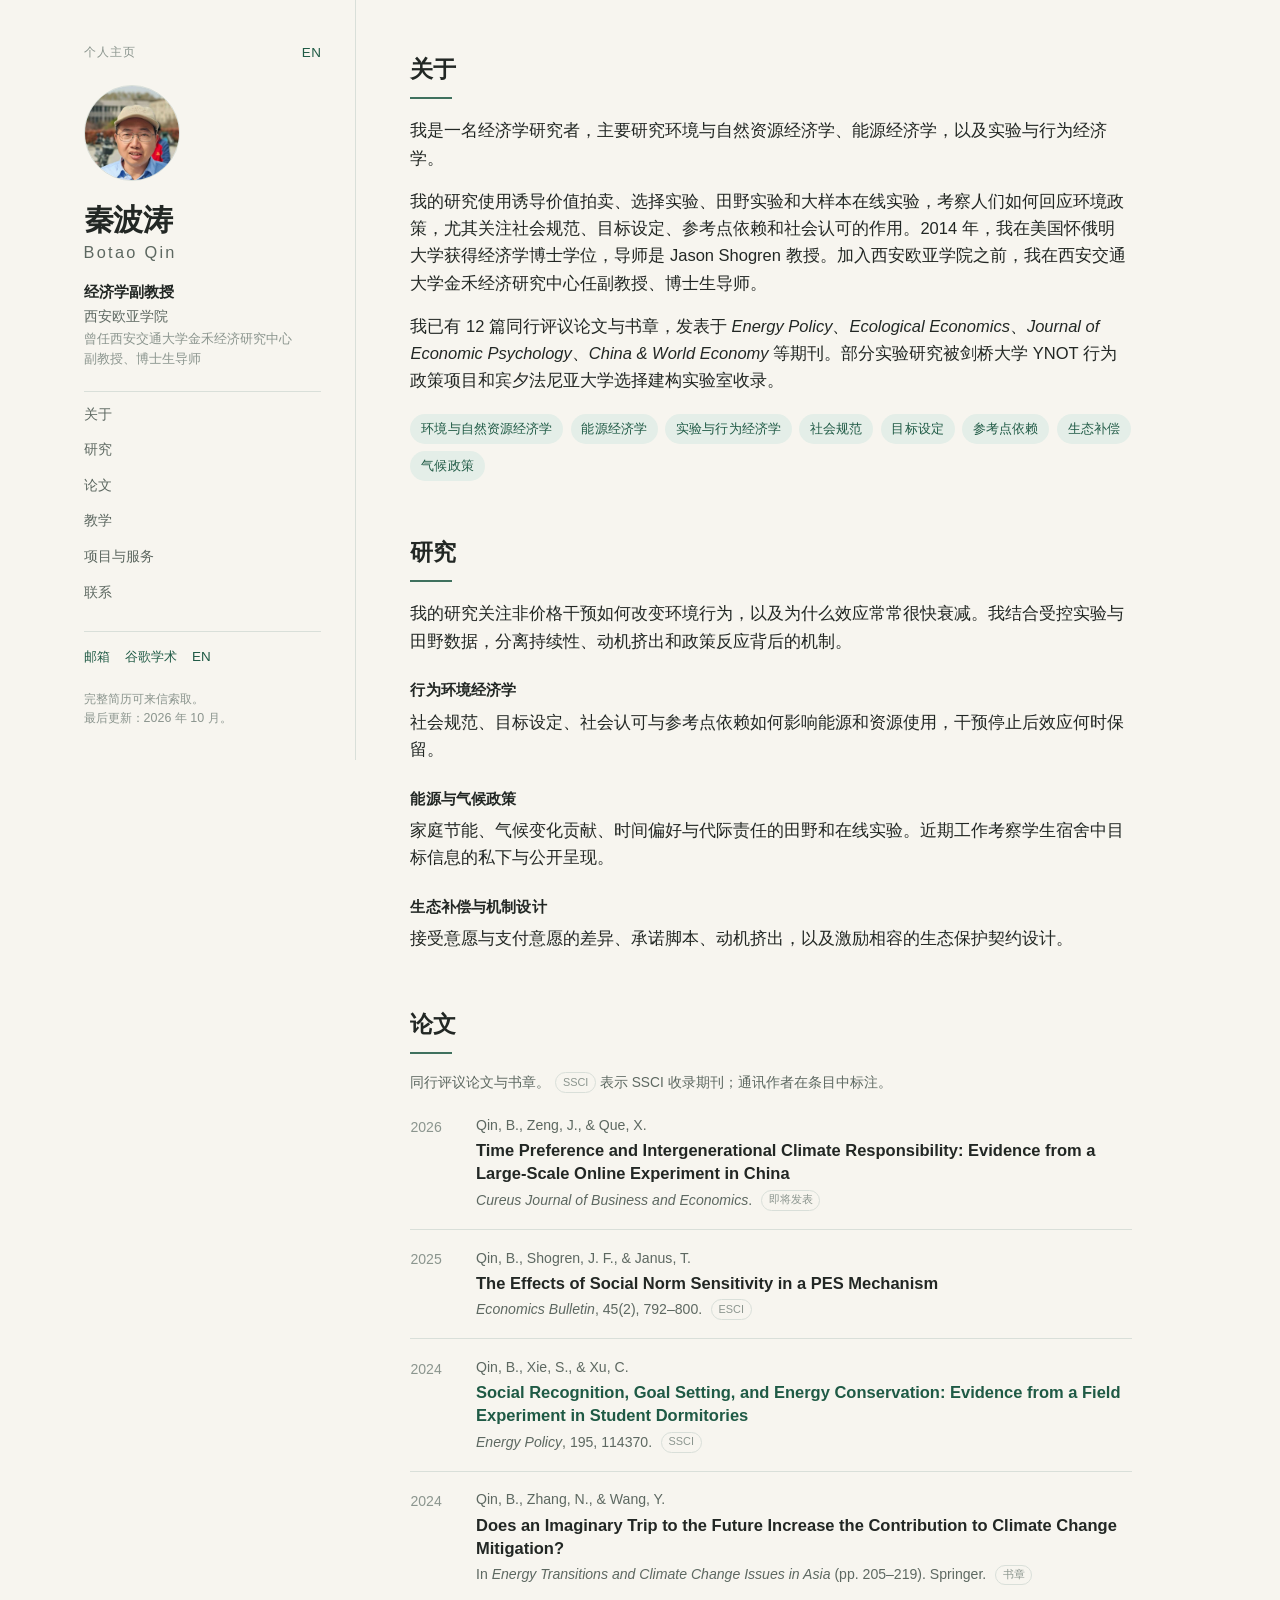
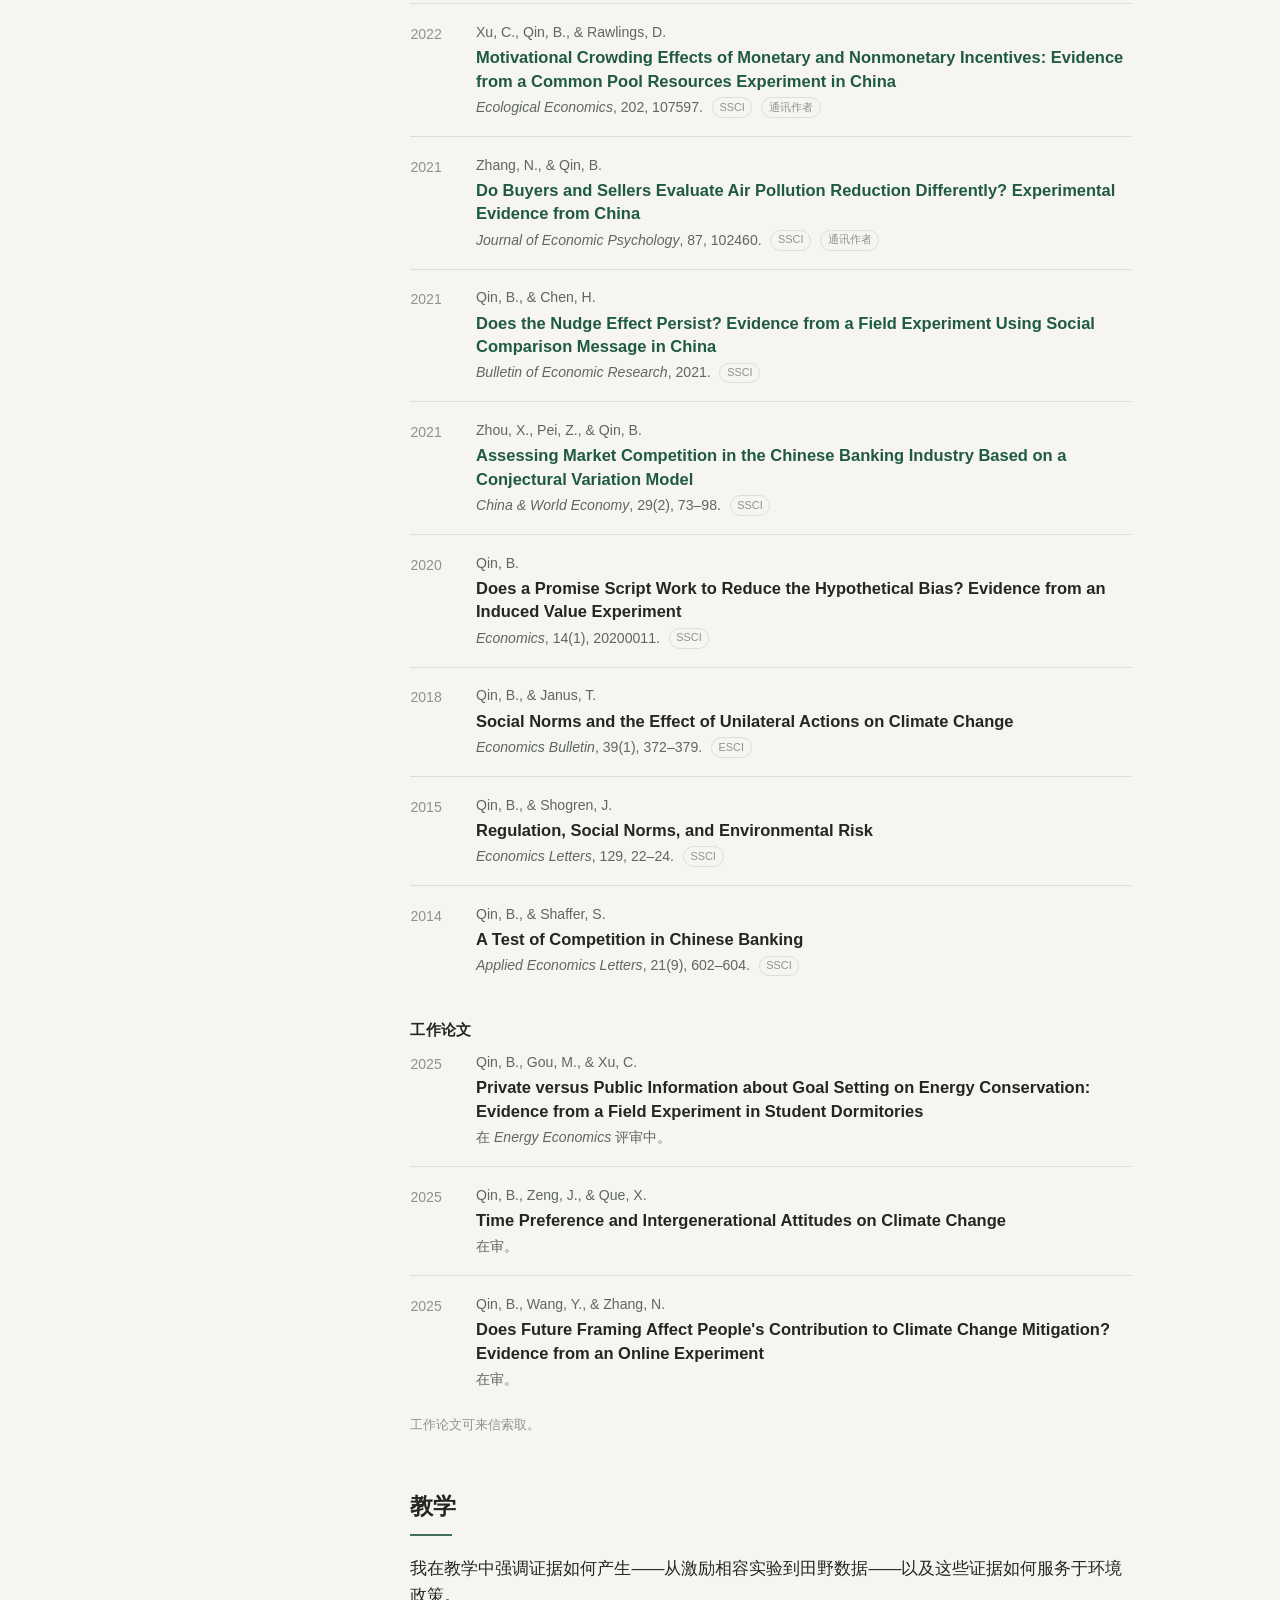
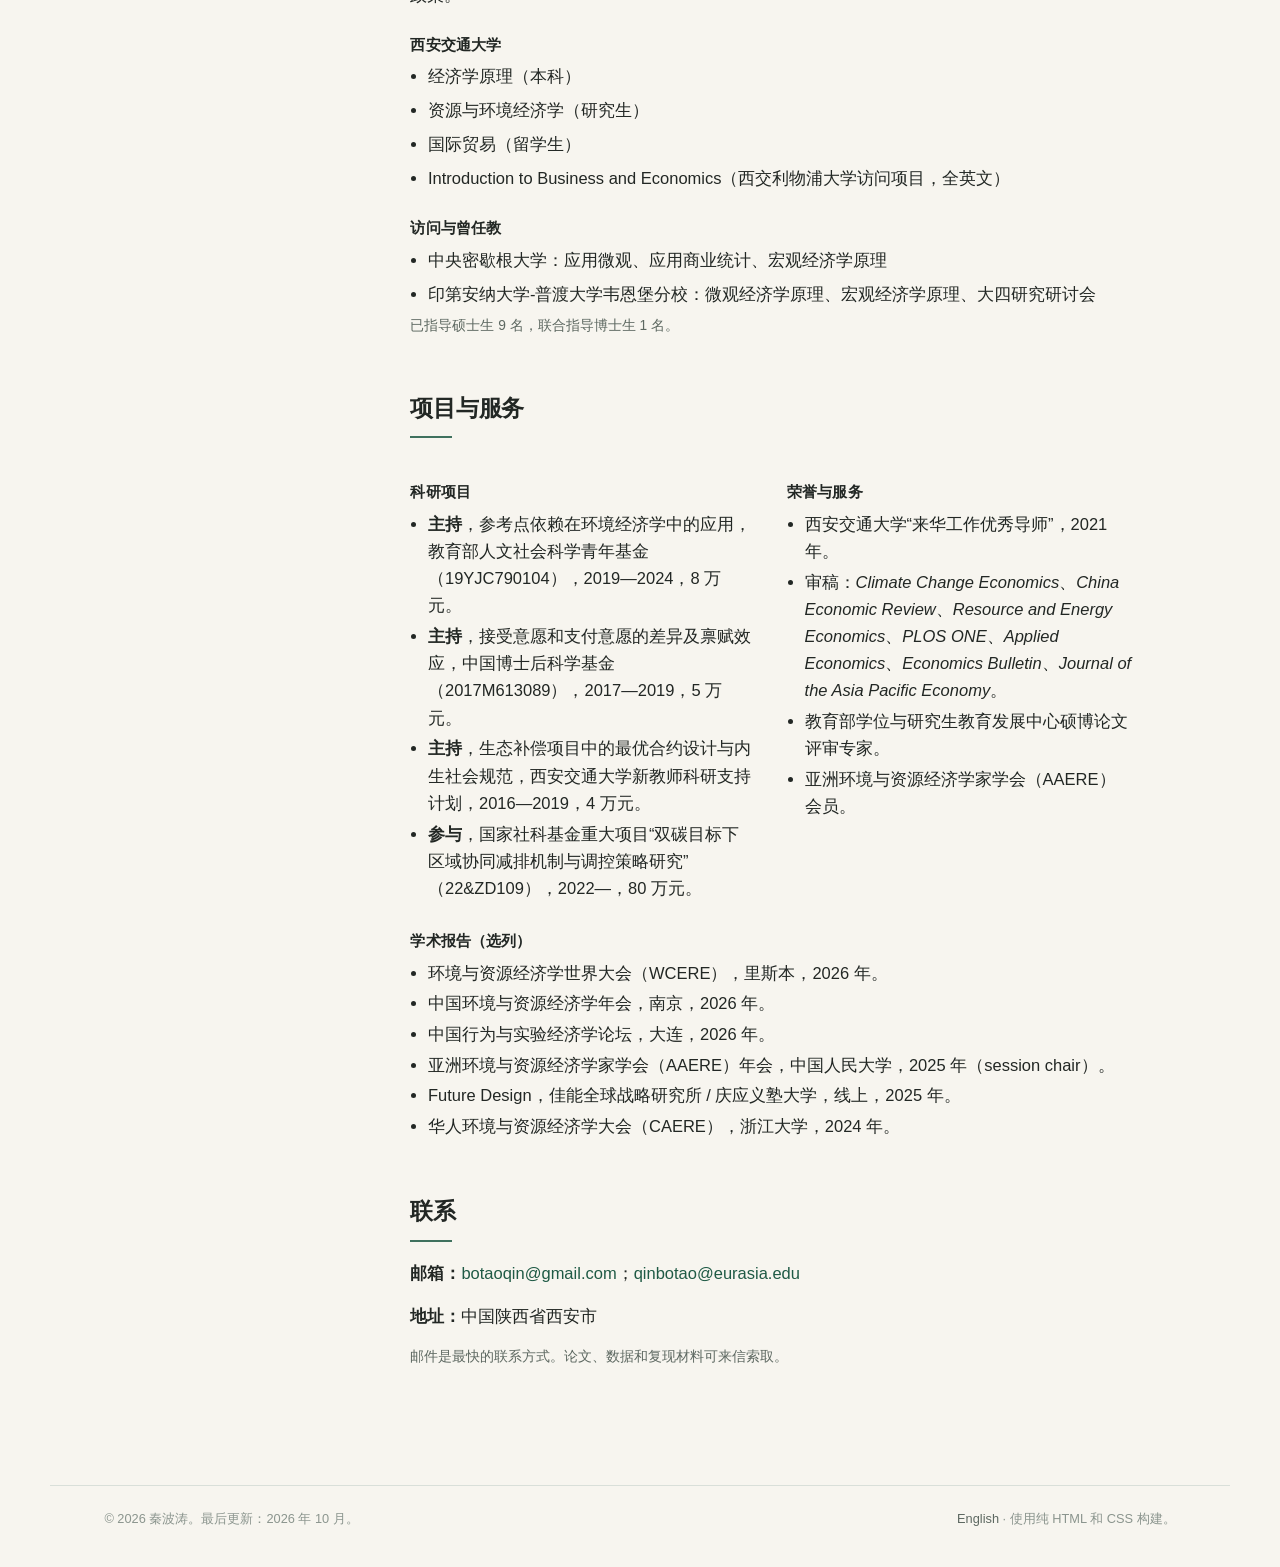
==== commit a2cd7133: "Move XJTLU course under XJTU teaching" ====
--- a/index.html
+++ b/index.html
@@ -238,11 +238,11 @@
           <li>经济学原理（本科）</li>
           <li>资源与环境经济学（研究生）</li>
           <li>国际贸易（留学生）</li>
+          <li>Introduction to Business and Economics（西交利物浦大学访问项目，全英文）</li>
         </ul>
 
         <h3>访问与曾任教</h3>
         <ul class="list">
-          <li>西交利物浦大学：Introduction to Business and Economics（全英文，经济学部分）</li>
           <li>中央密歇根大学：应用微观、应用商业统计、宏观经济学原理</li>
           <li>印第安纳大学-普渡大学韦恩堡分校：微观经济学原理、宏观经济学原理、大四研究研讨会</li>
         </ul>
